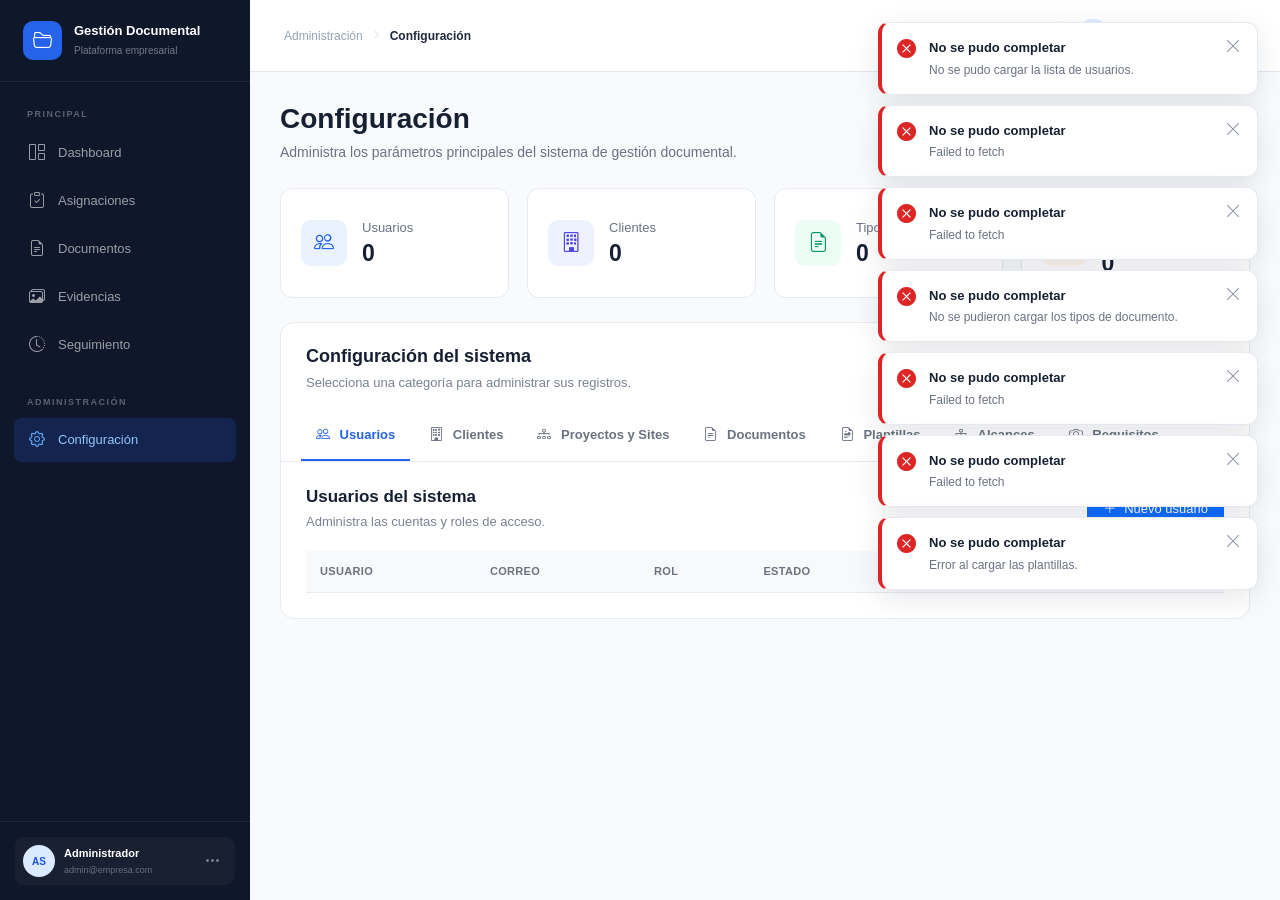
==== frontend/administrador/administracion.html @ 98993e87 "Primer commit: Estructura frontend y backend" ====
<!DOCTYPE html>
<html lang="es">
<head>
    <meta charset="UTF-8">
    <meta name="viewport" content="width=device-width, initial-scale=1.0">
    <title>Configuración | Gestión Documental</title>

    <link
        href="https://cdn.jsdelivr.net/npm/bootstrap@5.3.3/dist/css/bootstrap.min.css"
        rel="stylesheet"
    >

    <link
        rel="stylesheet"
        href="https://cdn.jsdelivr.net/npm/bootstrap-icons@1.11.3/font/bootstrap-icons.min.css"
    >

    <link rel="stylesheet" href="css/dashboard.css">
    <link rel="stylesheet" href="css/administracion.css">
</head>

<body>

<div class="app-layout">

    <div id="notificationContainer"
        class="notification-container"
        aria-live="polite"
        aria-relevant="additions">
    </div>

    <!-- SIDEBAR -->
    <aside class="sidebar" id="sidebar">

        <div class="sidebar-brand">
            <div class="sidebar-brand-icon">
                <i class="bi bi-folder2-open"></i>
            </div>

            <div>
                <strong>Gestión Documental</strong>
                <span>Plataforma empresarial</span>
            </div>
        </div>

        <nav class="sidebar-nav">

            <div class="nav-section-title">PRINCIPAL</div>

            <a href="dashboard.html" class="nav-item">
                <i class="bi bi-grid-1x2"></i>
                <span>Dashboard</span>
            </a>

            <a href="asignaciones.html" class="nav-item">
                <i class="bi bi-clipboard-check"></i>
                <span>Asignaciones</span>
            </a>

            <a href="documentos.html" class="nav-item">
                <i class="bi bi-file-earmark-text"></i>
                <span>Documentos</span>
            </a>

            <a href="evidencias.html" class="nav-item">
                <i class="bi bi-images"></i>
                <span>Evidencias</span>
            </a>

            <a href="seguimiento.html" class="nav-item">
                <i class="bi bi-clock-history"></i>
                <span>Seguimiento</span>
            </a>

            <div class="nav-section-title nav-section-space">
                ADMINISTRACIÓN
            </div>

            <a href="administracion.html" class="nav-item active">
                <i class="bi bi-gear"></i>
                <span>Configuración</span>
            </a>

        </nav>

        <div class="sidebar-footer">

            <div class="sidebar-user">

                <div class="user-avatar">
                    AS
                </div>

                <div class="user-info">
                    <strong>Administrador</strong>
                    <span>admin@empresa.com</span>
                </div>

                <button
                    type="button"
                    class="sidebar-user-menu"
                    title="Opciones"
                >
                    <i class="bi bi-three-dots"></i>
                </button>

            </div>

        </div>

    </aside>


    <!-- CONTENIDO PRINCIPAL -->
    <main class="main-content">

        <!-- TOPBAR -->
        <header class="topbar">

            <div class="topbar-left">

                <button
                    type="button"
                    class="mobile-menu-button"
                    id="mobileMenuButton"
                    aria-label="Abrir menú"
                >
                    <i class="bi bi-list"></i>
                </button>

                <div class="breadcrumb-area">
                    <span class="breadcrumb-section">Administración</span>
                    <i class="bi bi-chevron-right"></i>
                    <strong>Configuración</strong>
                </div>

            </div>


            <div class="topbar-right">

                <button
                    type="button"
                    class="topbar-button notification-button"
                    title="Notificaciones"
                >
                    <i class="bi bi-bell"></i>
                    <span class="notification-dot"></span>
                </button>

                <div class="topbar-divider"></div>

                <div class="topbar-user">

                    <div class="topbar-avatar">
                        AS
                    </div>

                    <div class="topbar-user-info">
                        <strong>Administrador</strong>
                        <span>Administrador del sistema</span>
                    </div>

                    <i class="bi bi-chevron-down topbar-chevron"></i>

                </div>

            </div>

        </header>


        <!-- OVERLAY MOBILE -->
        <div class="sidebar-overlay" id="sidebarOverlay"></div>


        <!-- PAGE -->
        <section class="admin-page">

            <div class="page-header">

                <div>
                    <h1>Configuración</h1>
                    <p>
                        Administra los parámetros principales del sistema de gestión documental.
                    </p>
                </div>

            </div>


            <!-- RESUMEN -->

            <div class="admin-summary">

                <div class="admin-summary-card">
                    <div class="admin-summary-icon users">
                        <i class="bi bi-people"></i>
                    </div>

                    <div>
                        <span>Usuarios</span>
                        <strong id="totalUsuarios">0</strong>
                    </div>
                </div>

                <div class="admin-summary-card">
                    <div class="admin-summary-icon clients">
                        <i class="bi bi-building"></i>
                    </div>

                    <div>
                        <span>Clientes</span>
                        <strong id="totalClientes">0</strong>
                    </div>
                </div>

                <div class="admin-summary-card">
                    <div class="admin-summary-icon documents">
                        <i class="bi bi-file-earmark-text"></i>
                    </div>

                    <div>
                        <span>Tipos de documento</span>
                        <strong id="totalTiposDocumento">0</strong>
                    </div>
                </div>

                <div class="admin-summary-card">
                    <div class="admin-summary-icon requirements">
                        <i class="bi bi-camera"></i>
                    </div>

                    <div>
                        <span>Requisitos fotográficos</span>
                        <strong id="totalRequisitos">0</strong>
                    </div>
                </div>

            </div>


            <!-- CONFIGURACIÓN -->

            <div class="configuration-card">

                <div class="configuration-header">

                    <div>
                        <h2>Configuración del sistema</h2>
                        <p>
                            Selecciona una categoría para administrar sus registros.
                        </p>
                    </div>

                </div>


                <!-- TABS -->

                <div class="configuration-tabs" role="tablist">

                    <button
                        type="button"
                        class="configuration-tab active"
                        data-tab="usuarios"
                    >
                        <i class="bi bi-people"></i>
                        Usuarios
                    </button>

                    <button
                        type="button"
                        class="configuration-tab"
                        data-tab="clientes"
                    >
                        <i class="bi bi-building"></i>
                        Clientes
                    </button>

                    <button
                        type="button"
                        class="configuration-tab"
                        data-tab="proyectos"
                    >
                        <i class="bi bi-diagram-3"></i>
                        Proyectos y Sites
                    </button>

                    <button
                        type="button"
                        class="configuration-tab"
                        data-tab="documentos"
                    >
                        <i class="bi bi-file-earmark-text"></i>
                        Documentos
                    </button>

                    <button
                        type="button"
                        class="configuration-tab"
                        data-tab="plantillas"
                    >
                        <i class="bi bi-file-earmark-richtext"></i>
                        Plantillas
                    </button>

                    <button
                        type="button"
                        class="configuration-tab"
                        data-tab="alcances"
                    >
                        <i class="bi bi-diagram-3"></i>
                        Alcances
                    </button>

                    <button
                        type="button"
                        class="configuration-tab"
                        data-tab="requisitos"
                    >
                        <i class="bi bi-camera"></i>
                        Requisitos
                    </button>

                </div>


                <!-- USUARIOS -->

                <div
                    class="configuration-panel active"
                    id="panel-usuarios"
                >

                    <div class="panel-toolbar">

                        <div>
                            <h3>Usuarios del sistema</h3>
                            <p>
                                Administra las cuentas y roles de acceso.
                            </p>
                        </div>

                        <button
                            type="button"
                            class="btn btn-primary"
                            id="btnNuevoUsuario"
                        >
                            <i class="bi bi-plus-lg"></i>
                            Nuevo usuario
                        </button>

                    </div>


                    <div class="table-responsive">

                        <table class="admin-table">

                            <thead>
                                <tr>
                                    <th>Usuario</th>
                                    <th>Correo</th>
                                    <th>Rol</th>
                                    <th>Estado</th>
                                    <th>Último acceso</th>
                                    <th></th>
                                </tr>
                            </thead>

                            <tbody id="usuariosTablaBody">

                                

                            </tbody>

                        </table>

                    </div>

                </div>


                <!-- CLIENTES -->

                <div
                    class="configuration-panel"
                    id="panel-clientes"
                >

                    <div class="panel-toolbar">

                        <div>
                            <h3>Clientes</h3>
                            <p>
                                Empresas para las que se ejecutan proyectos.
                            </p>
                        </div>

                        <button
                            type="button"
                            class="btn btn-primary"
                            id="btnNuevoCliente"
                        >
                            <i class="bi bi-plus-lg"></i>
                            Nuevo cliente
                        </button>

                    </div>

                    <div
                        class="entity-grid"
                        id="clientesGrid">
                    </div>

                </div>


                <!-- PROYECTOS Y SITES -->
                <div class="configuration-panel" id="panel-proyectos">

                    <div class="panel-toolbar">
                        <div>
                            <h3>Proyectos y Sites</h3>
                            <p>Organiza los proyectos y sites pertenecientes a cada cliente.</p>
                        </div>

                        <button type="button" class="btn btn-primary" id="btnNuevoProyecto">
                            <i class="bi bi-plus-lg"></i>
                            Nuevo proyecto
                        </button>
                    </div>


                    <div class="client-project-list" id="clientProjectList">

                    </div>

                </div>


                <!-- DOCUMENTOS -->

                <div
                    class="configuration-panel"
                    id="panel-documentos"
                >

                    <div class="panel-toolbar">

                        <div>
                            <h3>Tipos de documentos</h3>
                            <p>
                                Define los documentos utilizados en los proyectos.
                            </p>
                        </div>

                        <button
                            type="button"
                            class="btn btn-primary"
                            id="btnNuevoTipoDocumento"
                        >
                            <i class="bi bi-plus-lg"></i>
                            Nuevo tipo
                        </button>

                    </div>


                    <div class="config-list" id="listaTiposDocumento">

                    </div>

                </div>

                <!-- PLANTILLAS -->
                <div class="configuration-panel" id="panel-plantillas">

                    <div class="panel-toolbar">
                        <div>
                            <h3>Plantillas</h3>
                            <p>
                                Administra las versiones de las plantillas documentales.
                            </p>
                        </div>

                        <button
                            type="button"
                            class="btn btn-primary"
                            id="btnNuevaPlantilla"
                        >
                            <i class="bi bi-upload"></i>
                            Nueva plantilla
                        </button>
                    </div>

                    <!-- BUSCADOR Y FILTROS DE PLANTILLAS -->
                    <div class="template-list-toolbar">

                        <div class="template-search">
                            <i class="bi bi-search"></i>

                            <input
                                type="text"
                                class="form-control"
                                id="buscarPlantillas"
                                placeholder="Buscar por nombre de plantilla..."
                                aria-label="Buscar plantillas"
                            >
                        </div>

                        <button
                            type="button"
                            class="btn btn-light template-filter-button"
                            data-bs-toggle="collapse"
                            data-bs-target="#filtrosPlantillas"
                            aria-expanded="false"
                            aria-controls="filtrosPlantillas"
                            id="btnFiltrosPlantillas"
                        >
                            <i class="bi bi-sliders"></i>
                            Filtros
                        </button>

                    </div>

                    <!-- PANEL DE FILTROS -->
                    <div class="collapse" id="filtrosPlantillas">

                        <div class="template-filters">

                            <div>
                                <label
                                    for="filtroPlantillaTipoDocumento"
                                    class="form-label"
                                >
                                    Tipo de documento
                                </label>

                                <select
                                    class="form-select"
                                    id="filtroPlantillaTipoDocumento"
                                >
                                    <option value="">Todos los tipos</option>
                                </select>
                            </div>

                            <div>
                                <label
                                    for="filtroPlantillaEstado"
                                    class="form-label"
                                >
                                    Estado
                                </label>

                                <select
                                    class="form-select"
                                    id="filtroPlantillaEstado"
                                >
                                    <option value="">Todos los estados</option>
                                    <option value="true">Activas</option>
                                    <option value="false">Inactivas</option>
                                </select>
                            </div>

                            <div>
                                <label
                                    for="filtroPlantillaFechaDesde"
                                    class="form-label"
                                >
                                    Fecha desde
                                </label>

                                <input
                                    type="date"
                                    class="form-control"
                                    id="filtroPlantillaFechaDesde"
                                >
                            </div>

                            <div>
                                <label
                                    for="filtroPlantillaFechaHasta"
                                    class="form-label"
                                >
                                    Fecha hasta
                                </label>

                                <input
                                    type="date"
                                    class="form-control"
                                    id="filtroPlantillaFechaHasta"
                                >
                            </div>

                            <div class="template-filter-actions">
                                <button
                                    type="button"
                                    class="btn btn-light"
                                    id="btnLimpiarFiltrosPlantillas"
                                >
                                    <i class="bi bi-arrow-counterclockwise"></i>
                                    Limpiar filtros
                                </button>
                            </div>

                        </div>

                    </div>

                    <!-- LISTADO JERÁRQUICO -->
                    <div
                        id="listaPlantillas"
                        class="template-hierarchy"
                        aria-live="polite"
                    >
                        <div class="text-muted">
                            Cargando plantillas...
                        </div>
                    </div>

                </div>

                <!-- ALCANCES -->

                <div
                    class="configuration-panel"
                    id="panel-alcances"
                >

                    <div class="panel-toolbar">

                        <div>
                            <h3>Alcances</h3>
                            <p>
                                Define los trabajos que pueden formar parte de un subproyecto.
                            </p>
                        </div>

                        <button
                            type="button"
                            class="btn btn-primary"
                            id="btnNuevoAlcance"
                        >
                            <i class="bi bi-plus-lg"></i>
                            Nuevo alcance
                        </button>

                    </div>


                    <div 
                        class="installation-grid"
                        id="listaAlcances"
                    >

                    </div>

                </div>


                <!-- REQUISITOS -->

                <div
                    class="configuration-panel"
                    id="panel-requisitos"
                >

                    <div class="panel-toolbar">

                        <div>
                            <h3>Requisitos fotográficos</h3>
                            <p>
                                Define las evidencias que debe registrar el técnico.
                            </p>
                        </div>

                        <button 
                            type="button"
                            class="btn btn-primary"
                            id="btnNuevoRequisito"
                            >
                            <i class="bi bi-plus-lg"></i>
                            Nuevo requisito
                        </button>

                    </div>


                    <div class="requirement-list" id="listaRequisitos">

                    </div>

                </div>

            </div>

        </section>

    </main>

</div>


<!-- MODAL NUEVO USUARIO -->
<div
    class="modal fade"
    id="nuevoUsuarioModal"
    tabindex="-1"
    aria-hidden="true"
>

    <div class="modal-dialog modal-dialog-centered">

        <div class="modal-content">

            <div class="modal-header">

                <div>
                    <h5 class="modal-title">Nuevo usuario</h5>
                    <p>Registra un nuevo usuario del sistema.</p>
                </div>

                <button
                    type="button"
                    class="btn-close"
                    data-bs-dismiss="modal"
                    aria-label="Cerrar"
                ></button>

            </div>


            <div class="modal-body">

                <div class="row g-3">

                    <div class="col-md-6">
                        <label class="form-label">Nombre</label>
                        <input
                            type="text"
                            class="form-control"
                            id="usuarioNombre"
                            placeholder="Nombre"
                        >
                    </div>

                    <div class="col-md-6">
                        <label class="form-label">Apellido</label>
                        <input
                            type="text"
                            class="form-control"
                            id="usuarioApellido"
                            placeholder="Apellido"
                        >
                    </div>

                    <div class="col-12">
                        <label class="form-label">Correo electrónico</label>
                        <input
                            type="email"
                            class="form-control"
                            id="usuarioCorreo"
                            placeholder="usuario@empresa.com"
                        >
                    </div>

                    <div class="col-12">
                        <label class="form-label">Rol</label>

                        <select class="form-select" id="usuarioRol">

                            <option value="" selected disabled>
                                Seleccionar rol
                            </option>

                            <option value="administrador">Administrador</option>
                            <option value="tecnico">Técnico</option>
                            <option value="documentador">Documentador</option>

                        </select>

                    </div>

                    <div class="col-12">
                        <label class="form-label">Contraseña temporal</label>

                        <input
                            type="password"
                            class="form-control"
                            id="usuarioPassword"
                            placeholder="Contraseña"
                        >
                    </div>

                </div>

            </div>


            <div class="modal-footer">

                <button
                    type="button"
                    class="btn btn-light"
                    data-bs-dismiss="modal"
                >
                    Cancelar
                </button>

                <button
                    type="button"
                    class="btn btn-primary"
                    id="guardarUsuario"
                >
                    <i class="bi bi-check-lg"></i>
                    Guardar usuario
                </button>

            </div>

        </div>

    </div>

</div>

<!-- MODAL EDITAR USUARIO -->
<div
    class="modal fade"
    id="editarUsuarioModal"
    tabindex="-1"
    aria-hidden="true"
>

    <div class="modal-dialog modal-dialog-centered">

        <div class="modal-content">

            <div class="modal-header">

                <div>
                    <h5 class="modal-title">Editar usuario</h5>
                    <p>Actualiza los datos del usuario seleccionado.</p>
                </div>

                <button
                    type="button"
                    class="btn-close"
                    data-bs-dismiss="modal"
                    aria-label="Cerrar"
                ></button>

            </div>


            <div class="modal-body">

                <div class="row g-3">

                    <div class="col-md-6">
                        <label class="form-label">Nombre</label>

                        <input
                            type="text"
                            class="form-control"
                            id="editarUsuarioNombre"
                            placeholder="Nombre"
                        >
                    </div>


                    <div class="col-md-6">
                        <label class="form-label">Apellido</label>

                        <input
                            type="text"
                            class="form-control"
                            id="editarUsuarioApellido"
                            placeholder="Apellido"
                        >
                    </div>


                    <div class="col-12">
                        <label class="form-label">
                            Correo electrónico
                        </label>

                        <input
                            type="email"
                            class="form-control"
                            id="editarUsuarioCorreo"
                            placeholder="usuario@empresa.com"
                        >
                    </div>


                    <div class="col-12">
                        <label class="form-label">Rol</label>

                        <select
                            class="form-select"
                            id="editarUsuarioRol"
                        >

                            <option value="" disabled>
                                Seleccionar rol
                            </option>

                            <option value="administrador">
                                Administrador
                            </option>

                            <option value="tecnico">
                                Técnico
                            </option>

                            <option value="documentador">
                                Documentador
                            </option>

                        </select>

                    </div>


                    <div class="col-12">
                        <label class="form-label">Estado</label>

                        <select
                            class="form-select"
                            id="editarUsuarioEstado"
                        >

                            <option value="true">
                                Activo
                            </option>

                            <option value="false">
                                Inactivo
                            </option>

                        </select>

                    </div>

                    <div class="col-12">
                        <label class="form-label">Nueva contraseña</label>

                        <input
                            type="password"
                            class="form-control"
                            id="editarUsuarioPassword"
                            placeholder="Nueva contraseña (Opcional)"
                        >

                        <small class="text-muted">
                            Solo completa este campo si deseas cambiar la contraseña.
                        </small>
                    </div>

                </div>

            </div>


            <div class="modal-footer">

                <button
                    type="button"
                    class="btn btn-light"
                    data-bs-dismiss="modal"
                >
                    Cancelar
                </button>

                <button
                    type="button"
                    class="btn btn-primary"
                    id="actualizarUsuario"
                >
                    <i class="bi bi-check-lg"></i>
                    Guardar cambios
                </button>

            </div>

        </div>

    </div>

</div>

<!-- MODAL CONFIRMAR ELIMINACIÓN DE USUARIO -->
<div
    class="modal fade"
    id="eliminarUsuarioModal"
    tabindex="-1"
    aria-hidden="true"
>

    <div class="modal-dialog modal-dialog-centered">

        <div class="modal-content">

            <div class="modal-header">

                <div>
                    <h5 class="modal-title">Eliminar usuario</h5>
                    <p>Confirma la eliminación de la cuenta seleccionada.</p>
                </div>

                <button
                    type="button"
                    class="btn-close"
                    data-bs-dismiss="modal"
                    aria-label="Cerrar"
                ></button>

            </div>


            <div class="modal-body">

                <div class="delete-confirmation">

                    <div class="delete-confirmation-icon">
                        <i
                            class="bi bi-exclamation-triangle"
                            aria-hidden="true"
                        ></i>
                    </div>

                    <div>
                        <strong id="eliminarUsuarioNombre">
                            ¿Eliminar usuario?
                        </strong>

                        <p>
                            Esta acción eliminará la cuenta del sistema.
                            Verifica que sea el usuario correcto antes
                            de continuar.
                        </p>
                    </div>

                </div>

            </div>


            <div class="modal-footer">

                <button
                    type="button"
                    class="btn btn-light"
                    data-bs-dismiss="modal"
                >
                    Cancelar
                </button>

                <button
                    type="button"
                    class="btn btn-danger"
                    id="confirmarEliminarUsuario"
                >
                    <i class="bi bi-trash"></i>
                    Eliminar usuario
                </button>

            </div>

        </div>

    </div>

</div>

<!-- MODAL NUEVO CLIENTE -->
<div
    class="modal fade"
    id="nuevoClienteModal"
    tabindex="-1"
    aria-labelledby="nuevoClienteModalLabel"
    aria-hidden="true"
>
    <div class="modal-dialog modal-lg modal-dialog-centered">
        <div class="modal-content">

            <div class="modal-header">
                <h5
                    class="modal-title"
                    id="nuevoClienteModalLabel"
                >
                    Nuevo cliente
                </h5>

                <button
                    type="button"
                    class="btn-close"
                    data-bs-dismiss="modal"
                    aria-label="Cerrar"
                ></button>
            </div>

            <div class="modal-body">

                <div class="row g-3">

                    <div class="col-md-8">
                        <label
                            for="clienteNombre"
                            class="form-label"
                        >
                            Nombre del cliente
                        </label>

                        <input
                            type="text"
                            class="form-control"
                            id="clienteNombre"
                            placeholder="Ingrese el nombre del cliente"
                        >
                    </div>

                    <div class="col-md-4">
                        <label
                            for="clienteRuc"
                            class="form-label"
                        >
                            RUC
                        </label>

                        <input
                            type="text"
                            class="form-control"
                            id="clienteRuc"
                            placeholder="Ingrese el RUC"
                            inputmode="numeric"
                            maxlength="10"
                        >
                    </div>

                    <div class="col-md-6">
                        <label
                            for="clienteContacto"
                            class="form-label"
                        >
                            Contacto
                        </label>

                        <input
                            type="text"
                            class="form-control"
                            id="clienteContacto"
                            placeholder="Nombre del contacto"
                        >
                    </div>

                    <div class="col-md-6">
                        <label
                            for="clienteTelefono"
                            class="form-label"
                        >
                            Teléfono
                        </label>

                        <input
                            type="text"
                            class="form-control"
                            id="clienteTelefono"
                            placeholder="Número de teléfono"
                            inputmode="numeric"
                        >
                    </div>

                    <div class="col-md-8">
                        <label
                            for="clienteCorreo"
                            class="form-label"
                        >
                            Correo electrónico
                        </label>

                        <input
                            type="email"
                            class="form-control"
                            id="clienteCorreo"
                            placeholder="correo@empresa.com"
                        >
                    </div>

                    <div class="col-md-4">
                        <label
                            for="clienteEstado"
                            class="form-label"
                        >
                            Estado
                        </label>

                        <select
                            class="form-select"
                            id="clienteEstado"
                        >
                            <option value="activo" selected>
                                Activo
                            </option>

                            <option value="inactivo">
                                Inactivo
                            </option>
                        </select>
                    </div>

                </div>

            </div>

            <div class="modal-footer">

                <button
                    type="button"
                    class="btn btn-light"
                    data-bs-dismiss="modal"
                >
                    Cancelar
                </button>

                <button
                    type="button"
                    class="btn btn-primary"
                    id="btnGuardarCliente"
                >
                    <i class="bi bi-check-lg"></i>
                    Guardar cliente
                </button>

            </div>

        </div>
    </div>
</div>

<!-- MODAL VER CLIENTE -->
<div
    class="modal fade"
    id="verClienteModal"
    tabindex="-1"
    aria-labelledby="verClienteModalLabel"
    aria-hidden="true"
>
    <div class="modal-dialog modal-lg modal-dialog-centered">
        <div class="modal-content">

            <div class="modal-header">

                <h5
                    class="modal-title"
                    id="verClienteModalLabel"
                >
                    Información del cliente
                </h5>

                <button
                    type="button"
                    class="btn-close"
                    data-bs-dismiss="modal"
                    aria-label="Cerrar"
                ></button>

            </div>


            <div class="modal-body">

                <div class="row g-3">

                    <!-- NOMBRE -->

                    <div class="col-md-8">

                        <div class="client-detail">

                            <span class="client-detail-label">
                                Nombre del cliente
                            </span>

                            <strong
                                id="verClienteNombre"
                                class="client-detail-value"
                            >
                                -
                            </strong>

                        </div>

                    </div>


                    <!-- ESTADO -->

                    <div class="col-md-4">

                        <div class="client-detail">

                            <span class="client-detail-label">
                                Estado
                            </span>

                            <strong
                                id="verClienteEstado"
                                class="client-detail-value"
                            >
                                -
                            </strong>

                        </div>

                    </div>


                    <!-- RUC -->

                    <div class="col-md-6">

                        <div class="client-detail">

                            <span class="client-detail-label">
                                RUC
                            </span>

                            <span
                                id="verClienteRuc"
                                class="client-detail-value"
                            >
                                -
                            </span>

                        </div>

                    </div>


                    <!-- CONTACTO -->

                    <div class="col-md-6">

                        <div class="client-detail">

                            <span class="client-detail-label">
                                Contacto
                            </span>

                            <span
                                id="verClienteContacto"
                                class="client-detail-value"
                            >
                                -
                            </span>

                        </div>

                    </div>


                    <!-- TELÉFONO -->

                    <div class="col-md-6">

                        <div class="client-detail">

                            <span class="client-detail-label">
                                Teléfono
                            </span>

                            <span
                                id="verClienteTelefono"
                                class="client-detail-value"
                            >
                                -
                            </span>

                        </div>

                    </div>


                    <!-- CORREO -->

                    <div class="col-md-6">

                        <div class="client-detail">

                            <span class="client-detail-label">
                                Correo electrónico
                            </span>

                            <span
                                id="verClienteCorreo"
                                class="client-detail-value"
                            >
                                -
                            </span>

                        </div>

                    </div>

                </div>

            </div>


            <div class="modal-footer">

                <button
                    type="button"
                    class="btn btn-light"
                    data-bs-dismiss="modal"
                >
                    Cerrar
                </button>

            </div>

        </div>
    </div>
</div>

<!-- MODAL EDITAR CLIENTE -->
<div
    class="modal fade"
    id="editarClienteModal"
    tabindex="-1"
    aria-labelledby="editarClienteModalLabel"
    aria-hidden="true"
>
    <div class="modal-dialog modal-lg modal-dialog-centered">
        <div class="modal-content">

            <div class="modal-header">

                <h5
                    class="modal-title"
                    id="editarClienteModalLabel"
                >
                    Editar cliente
                </h5>

                <button
                    type="button"
                    class="btn-close"
                    data-bs-dismiss="modal"
                    aria-label="Cerrar"
                ></button>

            </div>


            <div class="modal-body">

                <div class="row g-3">

                    <!-- NOMBRE -->

                    <div class="col-md-8">

                        <label
                            for="editarClienteNombre"
                            class="form-label"
                        >
                            Nombre del cliente
                        </label>

                        <input
                            type="text"
                            class="form-control"
                            id="editarClienteNombre"
                            placeholder="Ingrese el nombre del cliente"
                        >

                    </div>


                    <!-- RUC -->

                    <div class="col-md-4">

                        <label
                            for="editarClienteRuc"
                            class="form-label"
                        >
                            RUC
                        </label>

                        <input
                            type="text"
                            class="form-control"
                            id="editarClienteRuc"
                            placeholder="Ingrese el RUC"
                            inputmode="numeric"
                            maxlength="10"
                        >

                    </div>


                    <!-- CONTACTO -->

                    <div class="col-md-6">

                        <label
                            for="editarClienteContacto"
                            class="form-label"
                        >
                            Contacto
                        </label>

                        <input
                            type="text"
                            class="form-control"
                            id="editarClienteContacto"
                            placeholder="Nombre del contacto"
                        >

                    </div>


                    <!-- TELÉFONO -->

                    <div class="col-md-6">

                        <label
                            for="editarClienteTelefono"
                            class="form-label"
                        >
                            Teléfono
                        </label>

                        <input
                            type="text"
                            class="form-control"
                            id="editarClienteTelefono"
                            placeholder="Número de teléfono"
                            inputmode="numeric"
                        >

                    </div>


                    <!-- CORREO -->

                    <div class="col-md-8">

                        <label
                            for="editarClienteCorreo"
                            class="form-label"
                        >
                            Correo electrónico
                        </label>

                        <input
                            type="email"
                            class="form-control"
                            id="editarClienteCorreo"
                            placeholder="correo@empresa.com"
                        >

                    </div>


                    <!-- ESTADO -->

                    <div class="col-md-4">

                        <label
                            for="editarClienteEstado"
                            class="form-label"
                        >
                            Estado
                        </label>

                        <select
                            class="form-select"
                            id="editarClienteEstado"
                        >

                            <option
                                value="activo"
                                selected
                            >
                                Activo
                            </option>

                            <option value="inactivo">
                                Inactivo
                            </option>

                        </select>

                    </div>

                </div>

            </div>


            <div class="modal-footer">

                <button
                    type="button"
                    class="btn btn-light"
                    data-bs-dismiss="modal"
                >
                    Cancelar
                </button>

                <button
                    type="button"
                    class="btn btn-primary"
                    id="btnActualizarCliente"
                >
                    <i class="bi bi-check-lg"></i>
                    Actualizar cliente
                </button>

            </div>

        </div>
    </div>
</div>

<!-- MODAL ELIMINAR CLIENTE -->
<div
    class="modal fade"
    id="eliminarClienteModal"
    tabindex="-1"
    aria-labelledby="eliminarClienteModalLabel"
    aria-hidden="true"
>
    <div class="modal-dialog modal-dialog-centered">
        <div class="modal-content">

            <div class="modal-header">

                <h5
                    class="modal-title"
                    id="eliminarClienteModalLabel"
                >
                    Eliminar cliente
                </h5>

                <button
                    type="button"
                    class="btn-close"
                    data-bs-dismiss="modal"
                    aria-label="Cerrar"
                ></button>

            </div>


            <div class="modal-body">

                <div class="text-center">

                    <div class="mb-3">
                        <i
                            class="bi bi-trash3"
                            style="font-size: 32px; color: #dc2626;"
                        ></i>
                    </div>

                    <p
                        class="mb-2"
                        style="font-size: 14px; font-weight: 600;"
                    >
                        ¿Deseas eliminar este cliente?
                    </p>

                    <p
                        id="eliminarClienteMensaje"
                        class="text-muted mb-0"
                        style="font-size: 13px;"
                    >
                        Esta acción eliminará el registro del cliente.
                    </p>

                </div>

            </div>


            <div class="modal-footer">

                <button
                    type="button"
                    class="btn btn-light"
                    data-bs-dismiss="modal"
                >
                    Cancelar
                </button>

                <button
                    type="button"
                    class="btn btn-danger"
                    id="btnConfirmarEliminarCliente"
                >
                    <i class="bi bi-trash3"></i>
                    Eliminar cliente
                </button>

            </div>

        </div>
    </div>
</div>

<!-- MODAL NUEVO PROYECTO -->
<div class="modal fade" id="nuevoProyectoModal" tabindex="-1" aria-hidden="true">

    <div class="modal-dialog modal-dialog-centered">

        <div class="modal-content">

            <div class="modal-header">

                <div>
                    <h5>Nuevo proyecto</h5>
                    <p>Registra un nuevo proyecto asociado a un cliente existente.</p>
                </div>

                <button
                    type="button"
                    class="btn-close"
                    data-bs-dismiss="modal"
                    aria-label="Cerrar">
                </button>

            </div>


            <div class="modal-body">

                <!-- CLIENTE -->

                <div class="mb-3">

                    <label class="form-label">
                        Cliente
                    </label>

                    <select
                        class="form-select"
                        id="proyectoCliente">

                        <option value="">
                            Seleccionar cliente
                        </option>

                    </select>

                    <div class="form-text">
                        El proyecto quedará asociado al cliente seleccionado.
                    </div>

                </div>


                <!-- PROYECTO -->

                <div class="mb-3">

                    <label class="form-label">
                        Nombre del proyecto
                    </label>

                    <input
                        type="text"
                        class="form-control"
                        id="proyectoNombre"
                        placeholder="Ej. SPACEX">

                </div>


                <!-- DESCRIPCIÓN -->

                <div class="mb-3">

                    <label class="form-label">
                        Descripción
                    </label>

                    <textarea
                        class="form-control"
                        id="proyectoDescripcion"
                        rows="3"
                        placeholder="Descripción del proyecto"></textarea>

                </div>


                <!-- ESTADO -->

                <div>

                    <label class="form-label">
                        Estado
                    </label>

                    <select
                        class="form-select"
                        id="proyectoEstado">

                        <option value="activo">
                            Activo
                        </option>

                        <option value="cerrado">
                            Cerrado
                        </option>

                    </select>

                </div>

            </div>


            <div class="modal-footer">

                <button
                    type="button"
                    class="btn btn-light"
                    data-bs-dismiss="modal">
                    Cancelar
                </button>

                <button
                    type="button"
                    class="btn btn-primary"
                    id="guardarProyecto">
                    <i class="bi bi-check-lg"></i>
                    Crear proyecto
                </button>

            </div>

        </div>

    </div>

</div>

<!-- MODAL EDITAR PROYECTO -->
<div class="modal fade" id="editarProyectoModal" tabindex="-1" aria-hidden="true">

    <div class="modal-dialog modal-dialog-centered">

        <div class="modal-content">

            <div class="modal-header">

                <div>
                    <h5>Editar proyecto</h5>
                    <p>Actualiza la información del proyecto seleccionado.</p>
                </div>

                <button
                    type="button"
                    class="btn-close"
                    data-bs-dismiss="modal"
                    aria-label="Cerrar">
                </button>

            </div>


            <div class="modal-body">

                <!-- CLIENTE -->

                <div class="mb-3">

                    <label class="form-label">
                        Cliente
                    </label>

                    <select
                        class="form-select"
                        id="editarProyectoCliente">

                        <option value="">
                            Seleccionar cliente
                        </option>

                    </select>

                </div>


                <!-- NOMBRE -->

                <div class="mb-3">

                    <label class="form-label">
                        Nombre del proyecto
                    </label>

                    <input
                        type="text"
                        class="form-control"
                        id="editarProyectoNombre"
                        placeholder="Ej. SPACEX">

                </div>


                <!-- DESCRIPCIÓN -->

                <div class="mb-3">

                    <label class="form-label">
                        Descripción
                    </label>

                    <textarea
                        class="form-control"
                        id="editarProyectoDescripcion"
                        rows="3"
                        placeholder="Descripción del proyecto"></textarea>

                </div>


                <!-- FECHAS -->

                <div class="row g-3 mb-3">

                    <div class="col-md-6">

                        <label class="form-label">
                            Fecha de inicio
                        </label>

                        <input
                            type="date"
                            class="form-control"
                            id="editarProyectoFechaInicio">

                    </div>


                    <div class="col-md-6">

                        <label class="form-label">
                            Fecha de fin
                        </label>

                        <input
                            type="date"
                            class="form-control"
                            id="editarProyectoFechaFin">

                    </div>

                </div>


                <!-- ESTADO -->

                <div>

                    <label class="form-label">
                        Estado
                    </label>

                    <select
                        class="form-select"
                        id="editarProyectoEstado">

                        <option value="activo">
                            Activo
                        </option>

                        <option value="cerrado">
                            Cerrado
                        </option>

                    </select>

                </div>

            </div>


            <div class="modal-footer">

                <button
                    type="button"
                    class="btn btn-light"
                    data-bs-dismiss="modal">

                    Cancelar

                </button>

                <button
                    type="button"
                    class="btn btn-primary"
                    id="actualizarProyecto">

                    <i class="bi bi-check-lg"></i>
                    Guardar cambios

                </button>

            </div>

        </div>

    </div>

</div>

<!-- MODAL ELIMINAR PROYECTO -->
<div
    class="modal fade"
    id="eliminarProyectoModal"
    tabindex="-1"
    aria-labelledby="eliminarProyectoModalLabel"
    aria-hidden="true"
>
    <div class="modal-dialog modal-dialog-centered">
        <div class="modal-content">

            <div class="modal-header">

                <h5
                    class="modal-title"
                    id="eliminarProyectoModalLabel"
                >
                    Eliminar proyecto
                </h5>

                <button
                    type="button"
                    class="btn-close"
                    data-bs-dismiss="modal"
                    aria-label="Cerrar"
                ></button>

            </div>


            <div class="modal-body">

                <div class="text-center">

                    <div class="mb-3">
                        <i
                            class="bi bi-trash3"
                            style="font-size: 32px; color: #dc2626;"
                        ></i>
                    </div>

                    <p
                        class="mb-2"
                        style="font-size: 14px; font-weight: 600;"
                    >
                        ¿Deseas eliminar este proyecto?
                    </p>

                    <p
                        id="eliminarProyectoMensaje"
                        class="text-muted mb-0"
                        style="font-size: 13px;"
                    >
                        Esta acción eliminará el registro del proyecto.
                    </p>

                </div>

            </div>


            <div class="modal-footer">

                <button
                    type="button"
                    class="btn btn-light"
                    data-bs-dismiss="modal"
                >
                    Cancelar
                </button>

                <button
                    type="button"
                    class="btn btn-danger"
                    id="btnConfirmarEliminarProyecto"
                >
                    <i class="bi bi-trash3"></i>
                    Eliminar proyecto
                </button>

            </div>

        </div>
    </div>
</div>

<!-- MODAL NUEVO SITE -->
<div class="modal fade" id="nuevoSiteModal" tabindex="-1" aria-hidden="true">

    <div class="modal-dialog modal-dialog-centered">

        <div class="modal-content">

            <div class="modal-header">

                <div>
                    <h5>Nuevo site</h5>
                    <p>Registra un site asociado a un proyecto existente.</p>
                </div>

                <button
                    type="button"
                    class="btn-close"
                    data-bs-dismiss="modal"
                    aria-label="Cerrar">
                </button>

            </div>


            <div class="modal-body">

                <!-- CLIENTE -->

                <div class="mb-3">

                    <label class="form-label">
                        Cliente
                    </label>

                    <select
                        class="form-select"
                        id="siteCliente">

                        <option value="">
                            Seleccionar cliente
                        </option>

                    </select>

                </div>


                <!-- PROYECTO -->

                <div class="mb-3">

                    <label class="form-label">
                        Proyecto
                    </label>

                    <select
                        class="form-select"
                        id="siteProyecto"
                        disabled>

                        <option value="">
                            Selecciona primero un cliente
                        </option>

                    </select>

                    <div class="form-text">
                        Solo se mostrarán proyectos asociados al cliente seleccionado.
                    </div>

                </div>


                <!-- NOMBRE DEL SITE -->

                <div class="mb-3">

                    <label class="form-label">
                        Código / nombre del site
                    </label>

                    <input
                        type="text"
                        class="form-control"
                        id="siteNombre"
                        placeholder="Ej. 012938_LM_Miraflores">

                </div>


                <!-- DIRECCIÓN -->

                <div class="mb-3">

                    <label class="form-label">
                        Dirección
                    </label>

                    <input
                        type="text"
                        class="form-control"
                        id="siteDireccion"
                        placeholder="Ej. Av. Larco 1234">

                </div>


                <!-- DEPARTAMENTO -->

                <div class="mb-3">

                    <label class="form-label">
                        Departamento
                    </label>

                    <input
                        type="text"
                        class="form-control"
                        id="siteDepartamento"
                        placeholder="Ej. Lima">

                </div>


                <!-- PROVINCIA -->

                <div class="mb-3">

                    <label class="form-label">
                        Provincia
                    </label>

                    <input
                        type="text"
                        class="form-control"
                        id="siteProvincia"
                        placeholder="Ej. Lima">

                </div>


                <!-- DISTRITO -->

                <div class="mb-3">

                    <label class="form-label">
                        Distrito
                    </label>

                    <input
                        type="text"
                        class="form-control"
                        id="siteDistrito"
                        placeholder="Ej. Miraflores">

                </div>


                <!-- ESTADO -->

                <div>

                    <label class="form-label">
                        Estado
                    </label>

                    <select
                        class="form-select"
                        id="siteEstado">

                        <option value="activo">
                            Activo
                        </option>

                        <option value="inactivo">
                            Inactivo
                        </option>

                    </select>

                </div>

            </div>


            <div class="modal-footer">

                <button
                    type="button"
                    class="btn btn-light"
                    data-bs-dismiss="modal">
                    Cancelar
                </button>

                <button
                    type="button"
                    class="btn btn-primary"
                    id="guardarSite">

                    <i class="bi bi-check-lg"></i>
                    Crear site

                </button>

            </div>

        </div>

    </div>

</div>

<!-- MODAL EDITAR SITE -->
<div class="modal fade" id="editarSiteModal" tabindex="-1" aria-hidden="true">
    <div class="modal-dialog modal-dialog-centered">
        <div class="modal-content">

            <div class="modal-header">
                <div>
                    <h5>Editar site</h5>
                    <p>Actualiza la información del site seleccionado.</p>
                </div>

                <button
                    type="button"
                    class="btn-close"
                    data-bs-dismiss="modal"
                    aria-label="Cerrar">
                </button>
            </div>

            <div class="modal-body">

                <div class="mb-3">
                    <label class="form-label">Cliente</label>

                    <select
                        class="form-select"
                        id="editarSiteCliente">
                        <option value="">
                            Seleccionar cliente
                        </option>
                    </select>
                </div>

                <div class="mb-3">
                    <label class="form-label">Proyecto</label>

                    <select
                        class="form-select"
                        id="editarSiteProyecto"
                        disabled>
                        <option value="">
                            Selecciona primero un cliente
                        </option>
                    </select>

                    <div class="form-text">
                        Solo se mostrarán proyectos asociados al cliente seleccionado.
                    </div>
                </div>

                <div class="mb-3">
                    <label class="form-label">
                        Código / nombre del site
                    </label>

                    <input
                        type="text"
                        class="form-control"
                        id="editarSiteNombre"
                        placeholder="Ej. 012938_LM_Miraflores">
                </div>

                <div class="mb-3">
                    <label class="form-label">
                        Dirección
                    </label>

                    <input
                        type="text"
                        class="form-control"
                        id="editarSiteDireccion"
                        placeholder="Ej. Av. Larco 1234">
                </div>

                <div class="mb-3">
                    <label class="form-label">
                        Departamento
                    </label>

                    <input
                        type="text"
                        class="form-control"
                        id="editarSiteDepartamento"
                        placeholder="Ej. Lima">
                </div>

                <div class="mb-3">
                    <label class="form-label">
                        Provincia
                    </label>

                    <input
                        type="text"
                        class="form-control"
                        id="editarSiteProvincia"
                        placeholder="Ej. Lima">
                </div>

                <div class="mb-3">
                    <label class="form-label">
                        Distrito
                    </label>

                    <input
                        type="text"
                        class="form-control"
                        id="editarSiteDistrito"
                        placeholder="Ej. Miraflores">
                </div>

                <div>
                    <label class="form-label">
                        Estado
                    </label>

                    <select
                        class="form-select"
                        id="editarSiteEstado">
                        <option value="true">
                            Activo
                        </option>

                        <option value="false">
                            Inactivo
                        </option>
                    </select>
                </div>

            </div>

            <div class="modal-footer">

                <button
                    type="button"
                    class="btn btn-light"
                    data-bs-dismiss="modal">
                    Cancelar
                </button>

                <button
                    type="button"
                    class="btn btn-primary"
                    id="actualizarSite">
                    <i class="bi bi-check-lg"></i>
                    Guardar cambios
                </button>

            </div>

        </div>
    </div>
</div>

<!-- MODAL ELIMINAR SITE -->
<div
    class="modal fade"
    id="eliminarSiteModal"
    tabindex="-1"
    aria-labelledby="eliminarSiteModalLabel"
    aria-hidden="true"
>
    <div class="modal-dialog modal-dialog-centered">
        <div class="modal-content">

            <div class="modal-header">
                <h5
                    class="modal-title"
                    id="eliminarSiteModalLabel"
                >
                    Eliminar site
                </h5>

                <button
                    type="button"
                    class="btn-close"
                    data-bs-dismiss="modal"
                    aria-label="Cerrar"
                ></button>
            </div>

            <div class="modal-body">
                <div class="text-center">

                    <div class="mb-3">
                        <i
                            class="bi bi-trash3"
                            style="font-size: 32px; color: #dc2626;"
                        ></i>
                    </div>

                    <p
                        class="mb-2"
                        style="font-size: 14px; font-weight: 600;"
                    >
                        ¿Deseas eliminar este site?
                    </p>

                    <p
                        id="eliminarSiteMensaje"
                        class="text-muted mb-0"
                        style="font-size: 13px;"
                    >
                        Esta acción eliminará el registro del site.
                    </p>

                </div>
            </div>

            <div class="modal-footer">
                <button
                    type="button"
                    class="btn btn-light"
                    data-bs-dismiss="modal"
                >
                    Cancelar
                </button>

                <button
                    type="button"
                    class="btn btn-danger"
                    id="btnConfirmarEliminarSite"
                >
                    <i class="bi bi-trash3"></i>
                    Eliminar site
                </button>
            </div>

        </div>
    </div>
</div>

<!-- MODAL NUEVO SUBPROYECTO -->
<div class="modal fade" id="nuevoSubproyectoModal" tabindex="-1" aria-hidden="true">

    <div class="modal-dialog modal-lg modal-dialog-centered">

        <div class="modal-content">

            <div class="modal-header">

                <div>
                    <h5>Nuevo subproyecto</h5>
                    <p>Define los alcances y el flujo documental del subproyecto.</p>
                </div>

                <button type="button"
                        class="btn-close"
                        data-bs-dismiss="modal"
                        aria-label="Cerrar">
                </button>

            </div>


            <div class="modal-body">

                <!-- CONTEXTO -->

                <div class="subproject-context">

                    <div>
                        <span>Cliente</span>
                        <strong id="subproyectoCliente">-</strong>
                    </div>

                    <div>
                        <span>Proyecto</span>
                        <strong id="subproyectoProyecto">-</strong>
                    </div>

                    <div>
                        <span>Site</span>
                        <strong id="subproyectoSite">-</strong>
                    </div>

                </div>


                <!-- NOMBRE -->

                <div class="mb-4">

                    <label class="form-label">
                        Nombre del subproyecto
                    </label>

                    <input type="text"
                           class="form-control"
                           id="subproyectoNombre"
                           placeholder="Ej. Ampliación DWDM"
                           maxlength="200"
                           required>

                </div>


                <!-- ALCANCES -->

                <div class="subproject-config-section">

                    <div class="subproject-section-header">

                        <div>
                            <h6>Alcances</h6>
                            <p>
                                Selecciona los trabajos que forman parte del subproyecto.
                            </p>
                        </div>

                    </div>


                    <div class="scope-selection" id="subproyectoAlcances">
                        
                    </div>

                </div>

            </div>

            <div class="modal-footer">

                <button
                    type="button"
                    class="btn btn-light"
                    data-bs-dismiss="modal"
                >
                    Cancelar
                </button>

                <button
                    type="button"
                    class="btn btn-primary"
                    id="guardarSubproyecto"
                >
                    <i class="bi bi-check-lg"></i>
                    Crear subproyecto
                </button>

            </div>

        </div>

    </div>

</div>

<!-- MODAL EDITAR SUBPROYECTO -->
<div
    class="modal fade"
    id="editarSubproyectoModal"
    tabindex="-1"
    aria-labelledby="editarSubproyectoModalLabel"
    aria-hidden="true"
>
    <div class="modal-dialog modal-lg modal-dialog-centered">

        <div class="modal-content">

            <div class="modal-header">

                <h5
                    class="modal-title"
                    id="editarSubproyectoModalLabel"
                >
                    Editar subproyecto
                </h5>

                <button
                    type="button"
                    class="btn-close"
                    data-bs-dismiss="modal"
                    aria-label="Cerrar"
                ></button>

            </div>

            <div class="modal-body">

                <div class="mb-3">

                    <label
                        for="editarSubproyectoNombre"
                        class="form-label"
                    >
                        Nombre del subproyecto
                    </label>

                    <input
                        type="text"
                        class="form-control"
                        id="editarSubproyectoNombre"
                        placeholder="Ej. Ampliación DWDM"
                        maxlength="200"
                        required
                    >

                </div>

                <div class="subproject-config-section">

                    <div class="subproject-section-header">

                        <div>
                            <h6>Alcances</h6>
                            <p>
                                Selecciona los trabajos que forman parte
                                del subproyecto.
                            </p>
                        </div>

                    </div>

                    <div
                        class="scope-selection"
                        id="editarSubproyectoAlcances"
                    ></div>

                </div>

                <div class="mb-3 mt-4">

                    <label
                        for="editarSubproyectoEstado"
                        class="form-label"
                    >
                        Estado
                    </label>

                    <select
                        class="form-select"
                        id="editarSubproyectoEstado"
                    >
                        <option value="true">
                            Activo
                        </option>

                        <option value="false">
                            Inactivo
                        </option>
                    </select>

                </div>

            </div>

            <div class="modal-footer">

                <button
                    type="button"
                    class="btn btn-light"
                    data-bs-dismiss="modal"
                >
                    Cancelar
                </button>

                <button
                    type="button"
                    class="btn btn-primary"
                    id="guardarEdicionSubproyecto"
                >
                    <i class="bi bi-check-lg"></i>
                    Guardar cambios
                </button>

            </div>

        </div>

    </div>
</div>

<!-- MODAL ELIMINAR SUBPROYECTO -->
<div
    class="modal fade"
    id="eliminarSubproyectoModal"
    tabindex="-1"
    aria-labelledby="eliminarSubproyectoModalLabel"
    aria-hidden="true"
>
    <div class="modal-dialog modal-dialog-centered">

        <div class="modal-content">

            <div class="modal-header">

                <h5
                    class="modal-title"
                    id="eliminarSubproyectoModalLabel"
                >
                    Eliminar subproyecto
                </h5>

                <button
                    type="button"
                    class="btn-close"
                    data-bs-dismiss="modal"
                    aria-label="Cerrar"
                ></button>

            </div>

            <div class="modal-body">

                <div class="text-center">

                    <div class="mb-3">
                        <i
                            class="bi bi-trash3"
                            style="font-size: 32px; color: #dc2626;"
                        ></i>
                    </div>

                    <p
                        class="mb-2"
                        style="font-size: 14px; font-weight: 600;"
                    >
                        ¿Deseas eliminar este subproyecto?
                    </p>

                    <p
                        id="eliminarSubproyectoMensaje"
                        class="text-muted mb-0"
                        style="font-size: 13px;"
                    >
                        Esta acción eliminará el registro del subproyecto.
                    </p>

                </div>

            </div>

            <div class="modal-footer">

                <button
                    type="button"
                    class="btn btn-light"
                    data-bs-dismiss="modal"
                >
                    Cancelar
                </button>

                <button
                    type="button"
                    class="btn btn-danger"
                    id="btnConfirmarEliminarSubproyecto"
                >
                    <i class="bi bi-trash3"></i>
                    Eliminar subproyecto
                </button>

            </div>

        </div>

    </div>
</div>

<!-- MODAL NUEVO TIPO DE DOCUMENTO -->
<div
    class="modal fade"
    id="nuevoTipoDocumentoModal"
    tabindex="-1"
    aria-labelledby="nuevoTipoDocumentoModalLabel"
    aria-hidden="true"
>
    <div class="modal-dialog modal-dialog-centered">

        <div class="modal-content">

            <div class="modal-header">

                <h5
                    class="modal-title"
                    id="nuevoTipoDocumentoModalLabel"
                >
                    Nuevo tipo de documento
                </h5>

                <button
                    type="button"
                    class="btn-close"
                    data-bs-dismiss="modal"
                    aria-label="Cerrar"
                ></button>

            </div>

            <div class="modal-body">

                <div class="mb-3">

                    <label
                        for="tipoDocumentoNombre"
                        class="form-label"
                    >
                        Nombre
                    </label>

                    <input
                        type="text"
                        class="form-control"
                        id="tipoDocumentoNombre"
                        placeholder="Ej. TSS"
                    >

                </div>

                <div class="mb-3">

                    <label
                        for="tipoDocumentoDescripcion"
                        class="form-label"
                    >
                        Descripción
                    </label>

                    <textarea
                        class="form-control"
                        id="tipoDocumentoDescripcion"
                        rows="3"
                        placeholder="Describe el tipo de documento"
                    ></textarea>

                </div>

            </div>

            <div class="modal-footer">

                <button
                    type="button"
                    class="btn btn-light"
                    data-bs-dismiss="modal"
                >
                    Cancelar
                </button>

                <button
                    type="button"
                    class="btn btn-primary"
                    id="guardarTipoDocumento"
                >
                    <i class="bi bi-check-lg"></i>
                    Crear tipo
                </button>

            </div>

        </div>

    </div>
</div>

<!-- MODAL EDITAR TIPO DE DOCUMENTO -->
<div
    class="modal fade"
    id="editarTipoDocumentoModal"
    tabindex="-1"
    aria-labelledby="editarTipoDocumentoModalLabel"
    aria-hidden="true"
>
    <div class="modal-dialog modal-dialog-centered">

        <div class="modal-content">

            <div class="modal-header">

                <h5
                    class="modal-title"
                    id="editarTipoDocumentoModalLabel"
                >
                    Editar tipo de documento
                </h5>

                <button
                    type="button"
                    class="btn-close"
                    data-bs-dismiss="modal"
                    aria-label="Cerrar"
                ></button>

            </div>

            <div class="modal-body">

                <div class="mb-3">

                    <label
                        for="editarTipoDocumentoNombre"
                        class="form-label"
                    >
                        Nombre
                    </label>

                    <input
                        type="text"
                        class="form-control"
                        id="editarTipoDocumentoNombre"
                        placeholder="Ej. TSS"
                    >

                </div>

                <div class="mb-3">

                    <label
                        for="editarTipoDocumentoDescripcion"
                        class="form-label"
                    >
                        Descripción
                    </label>

                    <textarea
                        class="form-control"
                        id="editarTipoDocumentoDescripcion"
                        rows="3"
                        placeholder="Describe el tipo de documento"
                    ></textarea>

                </div>

                <div class="mb-3">

                    <label
                        for="editarTipoDocumentoEstado"
                        class="form-label"
                    >
                        Estado
                    </label>

                    <select
                        class="form-select"
                        id="editarTipoDocumentoEstado"
                    >
                        <option value="true">
                            Activo
                        </option>

                        <option value="false">
                            Inactivo
                        </option>
                    </select>

                </div>

            </div>

            <div class="modal-footer">

                <button
                    type="button"
                    class="btn btn-light"
                    data-bs-dismiss="modal"
                >
                    Cancelar
                </button>

                <button
                    type="button"
                    class="btn btn-primary"
                    id="actualizarTipoDocumento"
                >
                    <i class="bi bi-check-lg"></i>
                    Guardar cambios
                </button>

            </div>

        </div>

    </div>
</div>

<!-- MODAL ELIMINAR TIPO DE DOCUMENTO -->
<div
    class="modal fade"
    id="eliminarTipoDocumentoModal"
    tabindex="-1"
    aria-labelledby="eliminarTipoDocumentoModalLabel"
    aria-hidden="true"
>
    <div class="modal-dialog modal-dialog-centered">
        <div class="modal-content">

            <div class="modal-header">

                <h5
                    class="modal-title"
                    id="eliminarTipoDocumentoModalLabel"
                >
                    Eliminar tipo de documento
                </h5>

                <button
                    type="button"
                    class="btn-close"
                    data-bs-dismiss="modal"
                    aria-label="Cerrar"
                ></button>

            </div>


            <div class="modal-body">

                <div class="text-center">

                    <div class="mb-3">
                        <i
                            class="bi bi-trash3"
                            style="font-size: 32px; color: #dc2626;"
                        ></i>
                    </div>

                    <p
                        class="mb-2"
                        style="font-size: 14px; font-weight: 600;"
                    >
                        ¿Deseas eliminar este tipo de documento?
                    </p>

                    <p
                        id="eliminarTipoDocumentoMensaje"
                        class="text-muted mb-0"
                        style="font-size: 13px;"
                    >
                        Esta acción eliminará el registro del tipo de documento.
                    </p>

                </div>

            </div>


            <div class="modal-footer">

                <button
                    type="button"
                    class="btn btn-light"
                    data-bs-dismiss="modal"
                >
                    Cancelar
                </button>

                <button
                    type="button"
                    class="btn btn-danger"
                    id="btnConfirmarEliminarTipoDocumento"
                >
                    <i class="bi bi-trash3"></i>
                    Eliminar tipo
                </button>

            </div>

        </div>
    </div>
</div>


<!-- MODAL NUEVA PLANTILLA -->
<div
    class="modal fade"
    id="nuevaPlantillaModal"
    tabindex="-1"
    aria-labelledby="nuevaPlantillaModalLabel"
    aria-hidden="true"
>
    <div class="modal-dialog modal-lg modal-dialog-centered">
        <div class="modal-content">

            <div class="modal-header">
                <h5
                    class="modal-title"
                    id="nuevaPlantillaModalLabel"
                >
                    Nueva plantilla
                </h5>

                <button
                    type="button"
                    class="btn-close"
                    data-bs-dismiss="modal"
                    aria-label="Cerrar"
                ></button>
            </div>

            <div class="modal-body">

                <div class="row g-3">

                    <div class="col-md-6">
                        <label
                            for="plantillaCliente"
                            class="form-label"
                        >
                            Cliente
                        </label>

                        <select
                            class="form-select"
                            id="plantillaCliente"
                        >
                            <option value="" selected>
                                Seleccione un cliente
                            </option>
                        </select>
                    </div>

                    <div class="col-md-6">
                        <label
                            for="plantillaTipoDocumento"
                            class="form-label"
                        >
                            Tipo de documento
                        </label>

                        <select
                            class="form-select"
                            id="plantillaTipoDocumento"
                            required
                        >
                            <option value="" selected disabled>
                                Seleccione un tipo de documento
                            </option>
                        </select>
                    </div>

                    <div class="col-md-6">
                        <label
                            for="plantillaNombre"
                            class="form-label"
                        >
                            Nombre de la plantilla
                        </label>

                        <input
                            type="text"
                            class="form-control"
                            id="plantillaNombre"
                            placeholder="Ingrese el nombre de la plantilla"
                            required
                        >
                    </div>

                    <div class="col-12">
                        <label
                            for="plantillaDescripcion"
                            class="form-label"
                        >
                            Descripción
                        </label>

                        <textarea
                            class="form-control"
                            id="plantillaDescripcion"
                            rows="3"
                            placeholder="Describa brevemente la plantilla"
                        ></textarea>
                    </div>

                    <div class="col-12">

                        <div class="subproject-config-section">

                            <div class="subproject-section-header">
                                <div>
                                    <h6>Alcances</h6>
                                    <p>
                                        Selecciona uno o varios alcances asociados a la plantilla.
                                    </p>
                                </div>
                            </div>

                            <div
                                class="scope-selection"
                                id="plantillaAlcancesContainer"
                            >
                                <div class="text-muted">
                                    Cargando alcances...
                                </div>
                            </div>

                        </div>

                    </div>

                    <div class="col-12">
                        <label
                            for="plantillaArchivo"
                            class="form-label"
                        >
                            Archivo de plantilla
                        </label>

                        <input
                            type="file"
                            class="form-control"
                            id="plantillaArchivo"
                            accept=".doc,.docx,.xls,.xlsx,.pdf,.ppt,.pptx,.odt,.ods"
                            required
                        >
                    </div>

                </div>

            </div>

            <div class="modal-footer">

                <button
                    type="button"
                    class="btn btn-light"
                    data-bs-dismiss="modal"
                >
                    Cancelar
                </button>

                <button
                    type="button"
                    class="btn btn-primary"
                    id="btnGuardarPlantilla"
                >
                    <i class="bi bi-check-lg"></i>
                    Guardar plantilla
                </button>

            </div>

        </div>
    </div>
</div>



<!-- MODAL: HISTORIAL DE VERSIONES DE PLANTILLAS -->
<div
    class="modal fade"
    id="historialPlantillasModal"
    tabindex="-1"
    aria-labelledby="tituloHistorialPlantillas"
    aria-hidden="true"
>
    <div class="modal-dialog modal-lg modal-dialog-scrollable">
        <div class="modal-content">

            <div class="modal-header">
                <div class="template-history-heading">
                    <div class="template-history-heading-icon">
                        <i class="bi bi-clock-history"></i>
                    </div>

                    <div>
                        <h5
                            class="modal-title"
                            id="tituloHistorialPlantillas"
                        >
                            Historial de versiones
                        </h5>

                        <p>
                            Consulta y descarga las versiones registradas
                            de esta plantilla.
                        </p>
                    </div>
                </div>

                <button
                    type="button"
                    class="btn-close"
                    data-bs-dismiss="modal"
                    aria-label="Cerrar"
                ></button>
            </div>

            <div
                class="modal-body"
                id="contenidoHistorialPlantillas"
            >
                <div class="text-muted text-center py-4">
                    Selecciona una plantilla para consultar sus versiones.
                </div>
            </div>

            <div class="modal-footer">
                <button
                    type="button"
                    class="btn btn-light"
                    data-bs-dismiss="modal"
                >
                    Cerrar
                </button>
            </div>

        </div>
    </div>
</div>


<!-- MODAL SUBIR NUEVA VERSION DE PLANTILLA -->
<div
    class="modal fade"
    id="subirVersionPlantillaModal"
    tabindex="-1"
    aria-labelledby="tituloSubirVersionPlantilla"
    aria-hidden="true"
>
    <div class="modal-dialog modal-dialog-centered">
        <div class="modal-content">

            <div class="modal-header">
                <div>
                    <h5
                        class="modal-title"
                        id="tituloSubirVersionPlantilla"
                    >
                        Subir nueva versión
                    </h5>

                    <p class="text-muted mb-0 small">
                        Actualiza el archivo sin perder las versiones anteriores.
                    </p>
                </div>

                <button
                    type="button"
                    class="btn-close"
                    data-bs-dismiss="modal"
                    aria-label="Cerrar"
                ></button>
            </div>

            <div class="modal-body">

                <input
                    type="hidden"
                    id="subirVersionPlantillaId"
                >

                <div class="mb-3">
                    <label
                        for="subirVersionPlantillaArchivo"
                        class="form-label"
                    >
                        Archivo de la nueva versión
                    </label>

                    <input
                        type="file"
                        class="form-control"
                        id="subirVersionPlantillaArchivo"
                        required
                    >

                    <div class="form-text">
                        Selecciona el archivo que reemplazará al vigente.
                    </div>
                </div>

                <div class="mb-3">
                    <label
                        for="subirVersionPlantillaMotivo"
                        class="form-label"
                    >
                        Motivo de la actualización
                    </label>

                    <textarea
                        class="form-control"
                        id="subirVersionPlantillaMotivo"
                        rows="3"
                        placeholder="Describe por qué se actualiza la plantilla"
                        required
                    ></textarea>
                </div>

            </div>

            <div class="modal-footer">

                <button
                    type="button"
                    class="btn btn-light"
                    data-bs-dismiss="modal"
                >
                    Cancelar
                </button>

                <button
                    type="button"
                    class="btn btn-primary"
                    id="btnConfirmarSubirVersionPlantilla"
                >
                    <i class="bi bi-check-lg"></i>
                    Subir versión
                </button>

            </div>

        </div>
    </div>
</div>


<!-- MODAL RESTAURAR VERSIÓN -->
<div
    class="modal fade"
    id="restaurarVersionPlantillaModal"
    tabindex="-1"
    aria-labelledby="tituloRestaurarVersionPlantilla"
    aria-hidden="true"
>
    <div class="modal-dialog modal-dialog-centered">
        <div class="modal-content">

            <div class="modal-header">
                <div>
                    <h5
                        class="modal-title"
                        id="tituloRestaurarVersionPlantilla"
                    >
                        Restaurar versión
                    </h5>

                    <p>
                        Se creará una nueva versión a partir del archivo seleccionado.
                    </p>
                </div>

                <button
                    type="button"
                    class="btn-close"
                    data-bs-dismiss="modal"
                    aria-label="Cerrar"
                ></button>
            </div>

            <div class="modal-body">

                <input
                    type="hidden"
                    id="restaurarVersionPlantillaId"
                >

                <input
                    type="hidden"
                    id="restaurarVersionId"
                >

                <div class="mb-3">
                    <label
                        for="restaurarVersionMotivo"
                        class="form-label"
                    >
                        Motivo de la restauración
                    </label>

                    <textarea
                        class="form-control"
                        id="restaurarVersionMotivo"
                        rows="3"
                        placeholder="Ingrese el motivo de la restauración"
                        required
                    ></textarea>
                </div>

            </div>

            <div class="modal-footer">

                <button
                    type="button"
                    class="btn btn-light"
                    id="btnCancelarRestaurarVersion"
                >
                    Cancelar
                </button>

                <button
                    type="button"
                    class="btn btn-primary"
                    id="btnConfirmarRestaurarVersion"
                >
                    <i class="bi bi-check-lg"></i>
                    Restaurar versión
                </button>

            </div>

        </div>
    </div>
</div>


<!-- MODAL EDITAR PLANTILLA -->
<div
    class="modal fade"
    id="editarPlantillaModal"
    tabindex="-1"
    aria-labelledby="editarPlantillaModalLabel"
    aria-hidden="true"
>
    <div class="modal-dialog modal-lg modal-dialog-centered">
        <div class="modal-content">

            <div class="modal-header">
                <h5
                    class="modal-title"
                    id="editarPlantillaModalLabel"
                >
                    Editar plantilla
                </h5>

                <button
                    type="button"
                    class="btn-close"
                    data-bs-dismiss="modal"
                    aria-label="Cerrar"
                ></button>
            </div>

            <div class="modal-body">

                <input
                    type="hidden"
                    id="editarPlantillaId"
                >

                <div class="row g-3">

                    <div class="col-md-6">
                        <label
                            for="editarPlantillaCliente"
                            class="form-label"
                        >
                            Cliente
                        </label>

                        <select
                            class="form-select"
                            id="editarPlantillaCliente"
                            required
                        >
                            <option value="">
                                Seleccione un cliente
                            </option>
                        </select>
                    </div>

                    <div class="col-md-6">
                        <label
                            for="editarPlantillaTipoDocumento"
                            class="form-label"
                        >
                            Tipo de documento
                        </label>

                        <select
                            class="form-select"
                            id="editarPlantillaTipoDocumento"
                            required
                        >
                            <option value="">
                                Seleccione un tipo de documento
                            </option>
                        </select>
                    </div>

                    <div class="col-md-6">
                        <label
                            for="editarPlantillaNombre"
                            class="form-label"
                        >
                            Nombre de la plantilla
                        </label>

                        <input
                            type="text"
                            class="form-control"
                            id="editarPlantillaNombre"
                            maxlength="200"
                            placeholder="Ingrese el nombre de la plantilla"
                            required
                        >
                    </div>

                    <div class="col-12">
                        <label
                            for="editarPlantillaDescripcion"
                            class="form-label"
                        >
                            Descripción
                        </label>

                        <textarea
                            class="form-control"
                            id="editarPlantillaDescripcion"
                            rows="3"
                            placeholder="Describa brevemente la plantilla"
                        ></textarea>
                    </div>

                    <div class="col-12">
                        <div class="subproject-config-section">

                            <div class="subproject-section-header">
                                <div>
                                    <h6>Alcances</h6>
                                    <p>
                                        Selecciona uno o varios alcances asociados a la plantilla.
                                    </p>
                                </div>
                            </div>

                            <div
                                class="scope-selection"
                                id="editarPlantillaAlcancesContainer"
                            >
                                <div class="text-muted">
                                    Cargando alcances...
                                </div>
                            </div>

                        </div>
                    </div>

                    <div class="col-md-4">
                        <label for="editarPlantillaEstado" class="form-label">Estado</label>
                        <select class="form-select" id="editarPlantillaEstado" required>
                            <option value="true">Activa</option>
                            <option value="false">Inactiva</option>
                        </select>
                    </div>

                    <div class="col-12">
                        <div class="form-text">
                            La edición no modifica el archivo actual ni el historial de versiones.
                            Para actualizar el archivo, utiliza la opción de subir nueva versión.
                        </div>
                    </div>

                </div>

            </div>

            <div class="modal-footer">

                <button
                    type="button"
                    class="btn btn-light"
                    data-bs-dismiss="modal"
                >
                    Cancelar
                </button>

                <button
                    type="button"
                    class="btn btn-primary"
                    id="btnGuardarEdicionPlantilla"
                >
                    <i class="bi bi-check-lg"></i>
                    Guardar cambios
                </button>

            </div>

        </div>
    </div>
</div>


<!-- MODAL ELIMINAR VERSIÓN DE PLANTILLA -->
<div
    class="modal fade"
    id="eliminarVersionPlantillaModal"
    tabindex="-1"
    aria-labelledby="eliminarVersionPlantillaModalLabel"
    aria-hidden="true"
>
    <div class="modal-dialog modal-dialog-centered">
        <div class="modal-content">

            <div class="modal-header">

                <h5
                    class="modal-title"
                    id="eliminarVersionPlantillaModalLabel"
                >
                    Eliminar versión
                </h5>

                <button
                    type="button"
                    class="btn-close"
                    data-bs-dismiss="modal"
                    aria-label="Cerrar"
                ></button>

            </div>

            <div class="modal-body">

                <input
                    type="hidden"
                    id="eliminarVersionPlantillaId"
                >

                <input
                    type="hidden"
                    id="eliminarVersionId"
                >

                <div class="text-center">

                    <div class="mb-3">
                        <i
                            class="bi bi-trash3"
                            style="font-size: 32px; color: #dc2626;"
                        ></i>
                    </div>

                    <p
                        class="mb-2"
                        style="font-size: 14px; font-weight: 600;"
                    >
                        ¿Deseas eliminar esta versión?
                    </p>

                    <p
                        id="eliminarVersionPlantillaMensaje"
                        class="text-muted mb-0"
                        style="font-size: 13px;"
                    >
                        Esta acción eliminará el registro de la versión y su archivo asociado, si corresponde.
                    </p>

                </div>

            </div>

            <div class="modal-footer">

                <button
                    type="button"
                    class="btn btn-light"
                    data-bs-dismiss="modal"
                >
                    Cancelar
                </button>

                <button
                    type="button"
                    class="btn btn-danger"
                    id="btnConfirmarEliminarVersion"
                >
                    <i class="bi bi-trash3"></i>
                    Eliminar versión
                </button>

            </div>

        </div>
    </div>
</div>

<!-- MODAL NUEVO ALCANCE -->
<div
    class="modal fade"
    id="nuevoAlcanceModal"
    tabindex="-1"
    aria-labelledby="nuevoAlcanceModalLabel"
    aria-hidden="true"
>
    <div class="modal-dialog modal-lg modal-dialog-centered">
        <div class="modal-content">

            <div class="modal-header">
                <h5
                    class="modal-title"
                    id="nuevoAlcanceModalLabel"
                >
                    Nuevo alcance
                </h5>

                <button
                    type="button"
                    class="btn-close"
                    data-bs-dismiss="modal"
                    aria-label="Cerrar"
                ></button>
            </div>

            <div class="modal-body">

                <div class="row g-3">

                    <div class="col-12">
                        <label
                            for="alcanceNombre"
                            class="form-label"
                        >
                            Nombre del alcance
                        </label>

                        <input
                            type="text"
                            class="form-control"
                            id="alcanceNombre"
                            maxlength="150"
                            placeholder="Ej. Instalación de gabinete"
                        >
                    </div>

                    <div class="col-12">
                        <label
                            for="alcanceDescripcion"
                            class="form-label"
                        >
                            Descripción
                        </label>

                        <textarea
                            class="form-control"
                            id="alcanceDescripcion"
                            rows="3"
                            placeholder="Describa los trabajos que comprende este alcance"
                        ></textarea>
                    </div>

                </div>

            </div>

            <div class="modal-footer">

                <button
                    type="button"
                    class="btn btn-light"
                    data-bs-dismiss="modal"
                >
                    Cancelar
                </button>

                <button
                    type="button"
                    class="btn btn-primary"
                    id="btnGuardarAlcance"
                >
                    <i class="bi bi-check-lg"></i>
                    Guardar alcance
                </button>

            </div>

        </div>
    </div>
</div>


<!-- MODAL VER ALCANCE -->
<div
    class="modal fade"
    id="verAlcanceModal"
    tabindex="-1"
    aria-labelledby="verAlcanceModalLabel"
    aria-hidden="true"
>
    <div class="modal-dialog modal-lg modal-dialog-centered">
        <div class="modal-content">

            <div class="modal-header">

                <h5
                    class="modal-title"
                    id="verAlcanceModalLabel"
                >
                    Información del alcance
                </h5>

                <button
                    type="button"
                    class="btn-close"
                    data-bs-dismiss="modal"
                    aria-label="Cerrar"
                ></button>

            </div>

            <div class="modal-body">

                <div class="row g-3">

                    <!-- NOMBRE -->

                    <div class="col-md-8">

                        <div class="client-detail">

                            <span class="client-detail-label">
                                Nombre del alcance
                            </span>

                            <strong
                                id="verAlcanceNombre"
                                class="client-detail-value"
                            >
                                -
                            </strong>

                        </div>

                    </div>

                    <!-- ESTADO -->

                    <div class="col-md-4">

                        <div class="client-detail">

                            <span class="client-detail-label">
                                Estado
                            </span>

                            <strong
                                id="verAlcanceEstado"
                                class="client-detail-value"
                            >
                                -
                            </strong>

                        </div>

                    </div>

                    <!-- DESCRIPCIÓN -->

                    <div class="col-12">

                        <div class="client-detail">

                            <span class="client-detail-label">
                                Descripción
                            </span>

                            <span
                                id="verAlcanceDescripcion"
                                class="client-detail-value"
                            >
                                -
                            </span>

                        </div>

                    </div>

                </div>

            </div>

            <div class="modal-footer">

                <button
                    type="button"
                    class="btn btn-light"
                    data-bs-dismiss="modal"
                >
                    Cerrar
                </button>

            </div>

        </div>
    </div>
</div>


<!-- MODAL EDITAR ALCANCE -->
<div
    class="modal fade"
    id="editarAlcanceModal"
    tabindex="-1"
    aria-labelledby="editarAlcanceModalLabel"
    aria-hidden="true"
>
    <div class="modal-dialog modal-lg modal-dialog-centered">
        <div class="modal-content">

            <div class="modal-header">

                <h5
                    class="modal-title"
                    id="editarAlcanceModalLabel"
                >
                    Editar alcance
                </h5>

                <button
                    type="button"
                    class="btn-close"
                    data-bs-dismiss="modal"
                    aria-label="Cerrar"
                ></button>

            </div>

            <div class="modal-body">

                <div class="row g-3">

                    <!-- NOMBRE -->

                    <div class="col-12">

                        <label
                            for="editarAlcanceNombre"
                            class="form-label"
                        >
                            Nombre del alcance
                        </label>

                        <input
                            type="text"
                            class="form-control"
                            id="editarAlcanceNombre"
                            placeholder="Ingrese el nombre del alcance"
                            maxlength="150"
                        >

                    </div>

                    <!-- DESCRIPCIÓN -->

                    <div class="col-12">

                        <label
                            for="editarAlcanceDescripcion"
                            class="form-label"
                        >
                            Descripción
                        </label>

                        <textarea
                            class="form-control"
                            id="editarAlcanceDescripcion"
                            rows="3"
                            placeholder="Ingrese una descripción del alcance"
                        ></textarea>

                    </div>

                    <!-- ESTADO -->

                    <div class="col-md-4">

                        <label
                            for="editarAlcanceEstado"
                            class="form-label"
                        >
                            Estado
                        </label>

                        <select
                            class="form-select"
                            id="editarAlcanceEstado"
                        >

                            <option value="activo" selected>
                                Activo
                            </option>

                            <option value="inactivo">
                                Inactivo
                            </option>

                        </select>

                    </div>


                </div>

            </div>

            <div class="modal-footer">

                <button
                    type="button"
                    class="btn btn-light"
                    data-bs-dismiss="modal"
                >
                    Cancelar
                </button>

                <button
                    type="button"
                    class="btn btn-primary"
                    id="btnActualizarAlcance"
                >
                    <i class="bi bi-check-lg"></i>
                    Actualizar alcance
                </button>

            </div>

        </div>
    </div>
</div>


<!-- MODAL ELIMINAR ALCANCE -->
<div
    class="modal fade"
    id="eliminarAlcanceModal"
    tabindex="-1"
    aria-labelledby="eliminarAlcanceModalLabel"
    aria-hidden="true"
>
    <div class="modal-dialog modal-dialog-centered">
        <div class="modal-content">

            <div class="modal-header">

                <h5
                    class="modal-title"
                    id="eliminarAlcanceModalLabel"
                >
                    Eliminar alcance
                </h5>

                <button
                    type="button"
                    class="btn-close"
                    data-bs-dismiss="modal"
                    aria-label="Cerrar"
                ></button>

            </div>

            <div class="modal-body">

                <div class="text-center">

                    <div class="mb-3">
                        <i
                            class="bi bi-trash3"
                            style="font-size: 32px; color: #dc2626;"
                        ></i>
                    </div>

                    <p
                        class="mb-2"
                        style="font-size: 14px; font-weight: 600;"
                    >
                        ¿Deseas eliminar este alcance?
                    </p>

                    <p
                        id="eliminarAlcanceMensaje"
                        class="text-muted mb-0"
                        style="font-size: 13px;"
                    >
                        Esta acción eliminará el registro del alcance.
                    </p>

                </div>

            </div>

            <div class="modal-footer">

                <button
                    type="button"
                    class="btn btn-light"
                    data-bs-dismiss="modal"
                >
                    Cancelar
                </button>

                <button
                    type="button"
                    class="btn btn-danger"
                    id="btnConfirmarEliminarAlcance"
                >
                    <i class="bi bi-trash3"></i>
                    Eliminar alcance
                </button>

            </div>

        </div>
    </div>
</div>

<!-- MODAL NUEVO REQUISITO -->
<div
    class="modal fade"
    id="nuevoRequisitoModal"
    tabindex="-1"
    aria-labelledby="nuevoRequisitoModalLabel"
    aria-hidden="true"
>
    <div class="modal-dialog modal-lg modal-dialog-centered">
        <div class="modal-content">

            <div class="modal-header">
                <h5
                    class="modal-title"
                    id="nuevoRequisitoModalLabel"
                >
                    Nuevo requisito
                </h5>

                <button
                    type="button"
                    class="btn-close"
                    data-bs-dismiss="modal"
                    aria-label="Cerrar"
                ></button>
            </div>

            <div class="modal-body">

                <div class="row g-3">

                    <div class="col-12">
                        <label
                            for="requisitoNombre"
                            class="form-label"
                        >
                            Nombre del requisito
                        </label>

                        <input
                            type="text"
                            class="form-control"
                            id="requisitoNombre"
                            placeholder="Ej. Fotografía general del equipo instalado"
                            required
                        >
                    </div>

                    <div class="col-12">
                        <label
                            for="requisitoDescripcion"
                            class="form-label"
                        >
                            Descripción
                        </label>

                        <textarea
                            class="form-control"
                            id="requisitoDescripcion"
                            rows="3"
                            placeholder="Indique qué debe mostrar la evidencia"
                        ></textarea>
                    </div>

                    <div class="col-12">
                        <label
                            for="requisitoAlcance"
                            class="form-label"
                        >
                            Alcance
                        </label>

                        <select
                            class="form-select"
                            id="requisitoAlcance"
                            required
                        >
                            <option value="">
                                Seleccionar alcance
                            </option>
                        </select>
                    </div>

                    <div class="col-12">

                        <div class="subproject-config-section">

                            <div class="subproject-section-header">

                                <div>
                                    <h6>Tipos de documento</h6>
                                    <p>
                                        Selecciona uno o varios tipos asociados al requisito.
                                    </p>
                                </div>

                            </div>

                            <div
                                class="scope-selection"
                                id="requisitoTiposDocumento"
                            >
                                <div class="text-muted">
                                    Cargando tipos de documento...
                                </div>
                            </div>

                        </div>

                    </div>

                    <div class="col-12">
                        <div class="form-check">
                            <input
                                type="checkbox"
                                class="form-check-input"
                                id="requisitoObligatorio"
                                checked
                            >

                            <label
                                for="requisitoObligatorio"
                                class="form-label mb-0"
                            >
                                Requisito obligatorio
                            </label>
                        </div>
                    </div>

                </div>

            </div>

            <div class="modal-footer">

                <button
                    type="button"
                    class="btn btn-light"
                    data-bs-dismiss="modal"
                >
                    Cancelar
                </button>

                <button
                    type="button"
                    class="btn btn-primary"
                    id="btnGuardarRequisito"
                >
                    <i class="bi bi-check-lg"></i>
                    Guardar requisito
                </button>

            </div>

        </div>
    </div>
</div>

<!-- MODAL EDITAR REQUISITO -->
<div
    class="modal fade"
    id="editarRequisitoModal"
    tabindex="-1"
    aria-labelledby="editarRequisitoModalLabel"
    aria-hidden="true"
>
    <div class="modal-dialog modal-lg modal-dialog-centered">
        <div class="modal-content">

            <div class="modal-header">

                <h5
                    class="modal-title"
                    id="editarRequisitoModalLabel"
                >
                    Editar requisito
                </h5>

                <button
                    type="button"
                    class="btn-close"
                    data-bs-dismiss="modal"
                    aria-label="Cerrar"
                ></button>

            </div>

            <div class="modal-body">

                <div class="row g-3">

                    <!-- NOMBRE -->

                    <div class="col-12">

                        <label
                            for="editarRequisitoNombre"
                            class="form-label"
                        >
                            Nombre del requisito
                        </label>

                        <input
                            type="text"
                            class="form-control"
                            id="editarRequisitoNombre"
                            placeholder="Ingrese el nombre del requisito"
                            maxlength="150"
                            required
                        >

                    </div>

                    <!-- DESCRIPCIÓN -->

                    <div class="col-12">

                        <label
                            for="editarRequisitoDescripcion"
                            class="form-label"
                        >
                            Descripción
                        </label>

                        <textarea
                            class="form-control"
                            id="editarRequisitoDescripcion"
                            rows="3"
                            placeholder="Indique qué debe mostrar la evidencia"
                        ></textarea>

                    </div>

                    <!-- ALCANCE -->

                    <div class="col-12">

                        <label
                            for="editarRequisitoAlcance"
                            class="form-label"
                        >
                            Alcance
                        </label>

                        <select
                            class="form-select"
                            id="editarRequisitoAlcance"
                            required
                        >
                            <option value="">
                                Seleccionar alcance
                            </option>
                        </select>

                    </div>

                    <!-- TIPOS DE DOCUMENTO -->

                    <div class="col-12">

                        <div class="subproject-config-section">

                            <div class="subproject-section-header">

                                <div>
                                    <h6>Tipos de documento</h6>
                                    <p>
                                        Selecciona uno o varios tipos asociados al requisito.
                                    </p>
                                </div>

                            </div>

                            <div
                                class="scope-selection"
                                id="editarRequisitoTiposDocumento"
                            >
                                <div class="text-muted">
                                    Cargando tipos de documento...
                                </div>
                            </div>

                        </div>

                    </div>

                    <!-- OBLIGATORIO -->

                    <div class="col-12">

                        <div class="form-check">

                            <input
                                type="checkbox"
                                class="form-check-input"
                                id="editarRequisitoObligatorio"
                            >

                            <label
                                for="editarRequisitoObligatorio"
                                class="form-label mb-0"
                            >
                                Requisito obligatorio
                            </label>

                        </div>

                    </div>

                    <!-- ESTADO -->

                    <div class="col-md-4">

                        <label
                            for="editarRequisitoEstado"
                            class="form-label"
                        >
                            Estado
                        </label>

                        <select
                            class="form-select"
                            id="editarRequisitoEstado"
                        >

                            <option value="activo">
                                Activo
                            </option>

                            <option value="inactivo">
                                Inactivo
                            </option>

                        </select>

                    </div>

                </div>

            </div>

            <div class="modal-footer">

                <button
                    type="button"
                    class="btn btn-light"
                    data-bs-dismiss="modal"
                >
                    Cancelar
                </button>

                <button
                    type="button"
                    class="btn btn-primary"
                    id="btnActualizarRequisito"
                >
                    <i class="bi bi-check-lg"></i>
                    Actualizar requisito
                </button>

            </div>

        </div>
    </div>
</div>

<!-- MODAL ELIMINAR REQUISITO -->
<div
    class="modal fade"
    id="eliminarRequisitoModal"
    tabindex="-1"
    aria-labelledby="eliminarRequisitoModalLabel"
    aria-hidden="true"
>
    <div class="modal-dialog modal-dialog-centered">
        <div class="modal-content">

            <div class="modal-header">

                <h5
                    class="modal-title"
                    id="eliminarRequisitoModalLabel"
                >
                    Eliminar requisito
                </h5>

                <button
                    type="button"
                    class="btn-close"
                    data-bs-dismiss="modal"
                    aria-label="Cerrar"
                ></button>

            </div>

            <div class="modal-body">

                <div class="text-center">

                    <div class="mb-3">
                        <i
                            class="bi bi-trash3"
                            style="font-size: 32px; color: #dc2626;"
                        ></i>
                    </div>

                    <p
                        class="mb-2"
                        style="font-size: 14px; font-weight: 600;"
                    >
                        ¿Deseas eliminar este requisito fotográfico?
                    </p>

                    <p
                        id="eliminarRequisitoMensaje"
                        class="text-muted mb-0"
                        style="font-size: 13px;"
                    >
                        Esta acción eliminará el registro del requisito fotográfico.
                    </p>

                </div>

            </div>

            <div class="modal-footer">

                <button
                    type="button"
                    class="btn btn-light"
                    data-bs-dismiss="modal"
                >
                    Cancelar
                </button>

                <button
                    type="button"
                    class="btn btn-danger"
                    id="btnConfirmarEliminarRequisito"
                >
                    <i class="bi bi-trash3"></i>
                    Eliminar requisito
                </button>

            </div>

        </div>
    </div>
</div>

<script src="https://cdn.jsdelivr.net/npm/bootstrap@5.3.3/dist/js/bootstrap.bundle.min.js"></script>
<script src="js/administracion.js"></script>

</body>
</html>
---- frontend/administrador/css/dashboard.css ----
/* =========================================================
   SISTEMA DE GESTIÓN DOCUMENTAL
   DASHBOARD
   ========================================================= */

:root {
    --primary: #2563eb;
    --primary-dark: #1d4ed8;
    --primary-light: #eff6ff;

    --dark: #0f172a;
    --dark-secondary: #1e293b;

    --text: #1e293b;
    --text-secondary: #64748b;
    --text-light: #94a3b8;

    --background: #f8fafc;
    --white: #ffffff;

    --border: #e2e8f0;

    --blue: #2563eb;
    --green: #16a34a;
    --orange: #ea580c;
    --red: #dc2626;
    --purple: #7c3aed;
}


/* =========================================================
   RESET
   ========================================================= */

* {
    margin: 0;
    padding: 0;
    box-sizing: border-box;
}


html,
body {
    width: 100%;
    min-height: 100%;
}


body {
    font-family:
        -apple-system,
        BlinkMacSystemFont,
        "Segoe UI",
        Roboto,
        Helvetica,
        Arial,
        sans-serif;

    background: var(--background);
    color: var(--text);
}


/* =========================================================
   ESTRUCTURA GENERAL
   ========================================================= */

.app-layout {
    min-height: 100vh;
    display: flex;
}


/* =========================================================
   SIDEBAR
   ========================================================= */

.sidebar {
    width: 250px;
    min-width: 250px;
    min-height: 100vh;

    display: flex;
    flex-direction: column;

    background: var(--dark);

    color: var(--white);

    position: fixed;
    left: 0;
    top: 0;
    bottom: 0;

    z-index: 100;
}


/* =========================================================
   MARCA SIDEBAR
   ========================================================= */

.sidebar-brand {
    height: 82px;

    display: flex;
    align-items: center;

    gap: 12px;

    padding: 0 23px;

    border-bottom: 1px solid rgba(255, 255, 255, 0.07);
}


.sidebar-brand-icon {
    width: 39px;
    height: 39px;

    display: flex;
    align-items: center;
    justify-content: center;

    flex-shrink: 0;

    border-radius: 10px;

    background: #2563eb;

    color: white;

    font-size: 19px;
}


.sidebar-brand strong {
    display: block;

    font-size: 13px;

    font-weight: 650;

    line-height: 1.2;
}


.sidebar-brand span {
    display: block;

    margin-top: 4px;

    font-size: 10px;

    color: rgba(255, 255, 255, 0.42);
}


/* =========================================================
   NAVEGACIÓN
   ========================================================= */

.sidebar-nav {
    flex: 1;

    padding: 26px 14px;
}


.nav-section-title {
    padding: 0 13px;

    margin-bottom: 9px;

    font-size: 9px;

    font-weight: 700;

    letter-spacing: 1.5px;

    color: rgba(255, 255, 255, 0.32);
}


.nav-section-space {
    margin-top: 29px;
}


.nav-item {
    height: 44px;

    display: flex;
    align-items: center;

    gap: 12px;

    padding: 0 13px;

    margin-bottom: 4px;

    border-radius: 8px;

    color: rgba(255, 255, 255, 0.58);

    text-decoration: none;

    font-size: 13px;

    transition:
        background 0.2s ease,
        color 0.2s ease;
}


.nav-item i {
    width: 19px;

    text-align: center;

    font-size: 16px;
}


.nav-item:hover {
    background: rgba(255, 255, 255, 0.06);

    color: white;
}


.nav-item.active {
    background: rgba(37, 99, 235, 0.19);

    color: #93c5fd;
}


.nav-item.active i {
    color: #60a5fa;
}


/* =========================================================
   USUARIO SIDEBAR
   ========================================================= */

.sidebar-footer {
    padding: 15px;

    border-top: 1px solid rgba(255, 255, 255, 0.07);
}


.sidebar-user {
    min-width: 0;

    display: flex;
    align-items: center;

    gap: 9px;

    padding: 8px;

    border-radius: 9px;

    background: rgba(255, 255, 255, 0.04);
}


.user-avatar,
.topbar-avatar {
    display: flex;
    align-items: center;
    justify-content: center;

    flex-shrink: 0;

    border-radius: 50%;

    background: #dbeafe;

    color: #1d4ed8;

    font-weight: 700;
}


.user-avatar {
    width: 32px;
    height: 32px;

    font-size: 10px;
}


.user-info {
    min-width: 0;

    flex: 1;
}


.user-info strong {
    display: block;

    overflow: hidden;

    text-overflow: ellipsis;

    white-space: nowrap;

    font-size: 11px;

    font-weight: 600;
}


.user-info span {
    display: block;

    overflow: hidden;

    text-overflow: ellipsis;

    white-space: nowrap;

    margin-top: 2px;

    font-size: 9px;

    color: rgba(255, 255, 255, 0.35);
}


.sidebar-user-menu {
    width: 28px;
    height: 28px;

    display: flex;
    align-items: center;
    justify-content: center;

    border: none;

    background: transparent;

    color: rgba(255, 255, 255, 0.4);

    cursor: pointer;
}


/* =========================================================
   CONTENIDO PRINCIPAL
   ========================================================= */

.main-content {
    width: calc(100% - 250px);

    min-height: 100vh;

    margin-left: 250px;
}


/* =========================================================
   TOPBAR
   ========================================================= */

.topbar {
    height: 72px;

    display: flex;
    align-items: center;
    justify-content: space-between;

    padding: 0 34px;

    background: var(--white);

    border-bottom: 1px solid var(--border);
}


.topbar-left,
.topbar-right {
    display: flex;
    align-items: center;
}


.breadcrumb-area {
    display: flex;
    align-items: center;

    gap: 9px;

    font-size: 12px;
}


.breadcrumb-area i {
    font-size: 9px;

    color: #cbd5e1;
}


.breadcrumb-section {
    color: var(--text-light);
}


.breadcrumb-area strong {
    font-weight: 600;

    color: var(--text);
}


/* =========================================================
   TOPBAR USUARIO
   ========================================================= */

.topbar-right {
    gap: 15px;
}


.topbar-button {
    width: 38px;
    height: 38px;

    display: flex;
    align-items: center;
    justify-content: center;

    border: none;

    border-radius: 8px;

    background: transparent;

    color: var(--text-secondary);

    cursor: pointer;

    position: relative;

    transition:
        background 0.2s ease,
        color 0.2s ease;
}


.topbar-button:hover {
    background: var(--background);

    color: var(--text);
}


.notification-dot {
    width: 6px;
    height: 6px;

    position: absolute;

    top: 8px;
    right: 8px;

    border-radius: 50%;

    background: var(--red);

    border: 1px solid white;
}


.topbar-divider {
    width: 1px;
    height: 30px;

    background: var(--border);
}


.topbar-user {
    display: flex;
    align-items: center;

    gap: 9px;

    cursor: pointer;
}


.topbar-avatar {
    width: 34px;
    height: 34px;

    font-size: 10px;
}


.topbar-user-info strong {
    display: block;

    font-size: 12px;

    font-weight: 600;
}


.topbar-user-info span {
    display: block;

    margin-top: 2px;

    font-size: 9px;

    color: var(--text-light);
}


.topbar-chevron {
    margin-left: 4px;

    font-size: 10px;

    color: var(--text-light);
}


.mobile-menu-button {
    display: none;

    width: 40px;
    height: 40px;

    align-items: center;
    justify-content: center;

    border: none;

    border-radius: 8px;

    background: var(--background);

    color: var(--text);

    cursor: pointer;

    margin-right: 12px;

    font-size: 20px;
}


/* =========================================================
   CONTENIDO
   ========================================================= */

.page-content {
    padding: 32px 34px 45px;
}


.page-heading {
    display: flex;
    align-items: flex-end;
    justify-content: space-between;

    gap: 20px;

    margin-bottom: 27px;
}


.page-eyebrow {
    display: block;

    margin-bottom: 7px;

    font-size: 9px;

    font-weight: 700;

    letter-spacing: 1.5px;

    color: var(--primary);
}


.page-heading h1 {
    margin-bottom: 6px;

    font-size: 27px;

    line-height: 1.2;

    font-weight: 700;

    letter-spacing: -0.6px;

    color: var(--dark);
}


.page-heading p {
    margin: 0;

    font-size: 13px;

    color: var(--text-secondary);
}


.primary-button {
    height: 42px;

    display: flex;
    align-items: center;
    justify-content: center;

    gap: 8px;

    padding: 0 17px;

    border: none;

    border-radius: 8px;

    background: var(--primary);

    color: white;

    font-size: 12px;

    font-weight: 600;

    cursor: pointer;

    transition:
        background 0.2s ease,
        transform 0.2s ease,
        box-shadow 0.2s ease;
}


.primary-button:hover {
    background: var(--primary-dark);

    transform: translateY(-1px);

    box-shadow:
        0 5px 14px rgba(37, 99, 235, 0.18);
}


/* =========================================================
   TARJETAS ESTADÍSTICAS
   ========================================================= */

.stats-grid {
    display: grid;

    grid-template-columns:
        repeat(4, minmax(0, 1fr));

    gap: 17px;

    margin-bottom: 22px;
}


.stat-card {
    min-width: 0;

    padding: 19px;

    background: var(--white);

    border: 1px solid var(--border);

    border-radius: 11px;

    transition:
        transform 0.2s ease,
        box-shadow 0.2s ease;
}


.stat-card:hover {
    transform: translateY(-2px);

    box-shadow:
        0 7px 20px rgba(15, 23, 42, 0.06);
}


.stat-card-top {
    display: flex;
    align-items: center;
    justify-content: space-between;

    margin-bottom: 15px;
}


.stat-icon {
    width: 38px;
    height: 38px;

    display: flex;
    align-items: center;
    justify-content: center;

    border-radius: 9px;

    font-size: 17px;
}


.stat-icon.blue {
    background: #eff6ff;
    color: var(--blue);
}


.stat-icon.orange {
    background: #fff7ed;
    color: var(--orange);
}


.stat-icon.green {
    background: #f0fdf4;
    color: var(--green);
}


.stat-icon.red {
    background: #fef2f2;
    color: var(--red);
}


.stat-period {
    padding: 4px 7px;

    border-radius: 5px;

    background: var(--background);

    color: var(--text-light);

    font-size: 9px;

    font-weight: 500;
}


.stat-value {
    margin-bottom: 2px;

    font-size: 27px;

    line-height: 1;

    font-weight: 700;

    letter-spacing: -0.7px;

    color: var(--dark);
}


.stat-label {
    margin-bottom: 13px;

    font-size: 12px;

    color: var(--text-secondary);
}


.stat-footer {
    display: flex;
    align-items: center;

    gap: 5px;

    font-size: 10px;
}


.stat-footer i {
    font-size: 10px;
}


.stat-footer.positive {
    color: var(--green);
}


.stat-footer.neutral {
    color: var(--text-light);
}


.stat-footer.warning {
    color: var(--orange);
}


/* =========================================================
   GRID INFERIOR
   ========================================================= */

.dashboard-grid {
    display: grid;

    grid-template-columns:
        minmax(0, 1.65fr)
        minmax(280px, 0.8fr);

    gap: 20px;

    margin-bottom: 22px;
}


/* =========================================================
   TARJETAS DE CONTENIDO
   ========================================================= */

.content-card {
    min-width: 0;

    background: var(--white);

    border: 1px solid var(--border);

    border-radius: 11px;

    overflow: hidden;
}


.card-header {
    display: flex;
    align-items: flex-start;
    justify-content: space-between;

    gap: 15px;

    padding: 20px 21px 17px;

    border-bottom: 1px solid var(--border);
}


.card-header h2 {
    margin-bottom: 4px;

    font-size: 14px;

    font-weight: 650;

    color: var(--dark);
}


.card-header p {
    margin: 0;

    font-size: 10px;

    color: var(--text-light);
}


.view-all {
    display: flex;
    align-items: center;

    gap: 5px;

    color: var(--primary);

    font-size: 10px;

    font-weight: 600;

    text-decoration: none;

    white-space: nowrap;
}


.view-all:hover {
    text-decoration: underline;
}


.icon-link {
    width: 29px;
    height: 29px;

    display: flex;
    align-items: center;
    justify-content: center;

    border-radius: 7px;

    background: var(--background);

    color: var(--text-secondary);

    font-size: 12px;

    text-decoration: none;

    transition:
        background 0.2s ease,
        color 0.2s ease;
}


.icon-link:hover {
    background: var(--primary-light);

    color: var(--primary);
}


/* =========================================================
   TABLA
   ========================================================= */

.table-responsive {
    width: 100%;

    overflow-x: auto;
}


.data-table {
    width: 100%;

    min-width: 720px;

    border-collapse: collapse;
}


.data-table th {
    padding: 12px 16px;

    text-align: left;

    background: #fafbfc;

    border-bottom: 1px solid var(--border);

    color: var(--text-light);

    font-size: 9px;

    font-weight: 700;

    letter-spacing: 0.3px;

    text-transform: uppercase;

    white-space: nowrap;
}


.data-table td {
    padding: 15px 16px;

    border-bottom: 1px solid #f1f5f9;

    vertical-align: middle;

    font-size: 11px;
}


.data-table tbody tr:last-child td {
    border-bottom: none;
}


.data-table tbody tr {
    transition: background 0.15s ease;
}


.data-table tbody tr:hover {
    background: #fafcff;
}


/* =========================================================
   PROYECTO
   ========================================================= */

.project-cell {
    display: flex;
    align-items: center;

    gap: 9px;

    min-width: 185px;
}


.project-icon {
    width: 31px;
    height: 31px;

    display: flex;
    align-items: center;
    justify-content: center;

    flex-shrink: 0;

    border-radius: 7px;

    background: var(--primary-light);

    color: var(--primary);

    font-size: 13px;
}


.project-cell strong {
    display: block;

    margin-bottom: 3px;

    font-size: 11px;

    font-weight: 600;

    color: var(--text);
}


.project-cell span {
    display: block;

    max-width: 180px;

    overflow: hidden;

    text-overflow: ellipsis;

    white-space: nowrap;

    font-size: 9px;

    color: var(--text-light);
}


.site-name {
    white-space: nowrap;

    color: var(--text-secondary);

    font-size: 10px;
}


/* =========================================================
   DOCUMENTO
   ========================================================= */

.document-cell {
    display: flex;
    align-items: center;

    gap: 6px;

    min-width: 125px;

    color: var(--text-secondary);
}


.document-cell i {
    color: var(--primary);

    font-size: 13px;
}


.document-cell span {
    font-size: 10px;

    white-space: nowrap;
}


/* =========================================================
   RESPONSABLES
   ========================================================= */

.responsible-cell {
    display: flex;
    align-items: center;

    min-width: 145px;
}


.mini-avatar {
    width: 24px;
    height: 24px;

    display: flex;
    align-items: center;
    justify-content: center;

    border-radius: 50%;

    border: 2px solid white;

    font-size: 7px;

    font-weight: 700;
}


.mini-avatar + .mini-avatar {
    margin-left: -6px;
}


.mini-avatar.technician {
    background: #dbeafe;

    color: #1d4ed8;
}


.mini-avatar.documenter {
    background: #ede9fe;

    color: #6d28d9;
}


.responsible-cell > span {
    margin-left: 7px;

    font-size: 9px;

    color: var(--text-light);

    white-space: nowrap;
}


/* =========================================================
   ESTADOS
   ========================================================= */

.status-badge {
    display: inline-flex;
    align-items: center;

    gap: 5px;

    padding: 5px 8px;

    border-radius: 20px;

    font-size: 9px;

    font-weight: 600;

    white-space: nowrap;
}


.status-badge > span {
    width: 5px;
    height: 5px;

    border-radius: 50%;
}


.status-badge.in-progress {
    background: #fff7ed;

    color: #c2410c;
}


.status-badge.in-progress > span {
    background: #f97316;
}


.status-badge.completed {
    background: #f0fdf4;

    color: #15803d;
}


.status-badge.completed > span {
    background: #22c55e;
}


.status-badge.pending {
    background: #fef2f2;

    color: #b91c1c;
}


.status-badge.pending > span {
    background: #ef4444;
}


/* =========================================================
   SEGUIMIENTO
   ========================================================= */

.tracking-card {
    min-width: 0;
}


.tracking-list {
    padding: 18px 21px 5px;
}


.tracking-item {
    min-height: 58px;

    display: flex;
    align-items: flex-start;

    gap: 11px;

    position: relative;
}


.tracking-item:not(:last-child)::after {
    content: "";

    position: absolute;

    left: 14px;
    top: 31px;

    width: 1px;
    height: 39px;

    background: var(--border);
}


.tracking-icon {
    width: 29px;
    height: 29px;

    display: flex;
    align-items: center;
    justify-content: center;

    flex-shrink: 0;

    border-radius: 50%;

    background: var(--background);

    border: 1px solid var(--border);

    color: var(--text-light);

    font-size: 11px;

    position: relative;

    z-index: 1;
}


.completed-step .tracking-icon {
    background: #f0fdf4;

    border-color: #bbf7d0;

    color: var(--green);
}


.active-step .tracking-icon {
    background: var(--primary-light);

    border-color: #bfdbfe;

    color: var(--primary);
}


.tracking-content {
    padding-top: 1px;
}


.tracking-content strong {
    display: block;

    margin-bottom: 3px;

    font-size: 10px;

    font-weight: 600;

    color: var(--text);
}


.tracking-content span {
    display: block;

    font-size: 9px;

    line-height: 1.4;

    color: var(--text-light);
}


.tracking-progress {
    padding: 10px 21px 20px;
}


.progress-label {
    display: flex;
    justify-content: space-between;

    margin-bottom: 7px;

    font-size: 9px;

    color: var(--text-secondary);
}


.progress-label strong {
    color: var(--primary);

    font-weight: 700;
}


.progress-bar-container {
    width: 100%;

    height: 6px;

    overflow: hidden;

    border-radius: 10px;

    background: #e2e8f0;
}


.progress-bar-fill {
    height: 100%;

    border-radius: inherit;

    background: var(--primary);
}


/* =========================================================
   ACCIONES RÁPIDAS
   ========================================================= */

.quick-actions {
    background: transparent;
}


.quick-actions-header {
    margin-bottom: 12px;
}


.quick-actions-header h2 {
    margin-bottom: 4px;

    font-size: 14px;

    font-weight: 650;

    color: var(--dark);
}


.quick-actions-header p {
    margin: 0;

    font-size: 10px;

    color: var(--text-light);
}


.quick-actions-grid {
    display: grid;

    grid-template-columns:
        repeat(4, minmax(0, 1fr));

    gap: 13px;
}


.quick-action {
    min-width: 0;

    display: flex;
    align-items: center;

    gap: 10px;

    padding: 14px;

    background: var(--white);

    border: 1px solid var(--border);

    border-radius: 10px;

    color: var(--text);

    text-decoration: none;

    transition:
        transform 0.2s ease,
        box-shadow 0.2s ease,
        border-color 0.2s ease;
}


.quick-action:hover {
    transform: translateY(-2px);

    border-color: #cbd5e1;

    box-shadow:
        0 6px 18px rgba(15, 23, 42, 0.05);
}


.quick-action-icon {
    width: 34px;
    height: 34px;

    display: flex;
    align-items: center;
    justify-content: center;

    flex-shrink: 0;

    border-radius: 8px;

    font-size: 14px;
}


.quick-action-icon.blue {
    background: #eff6ff;
    color: #2563eb;
}


.quick-action-icon.purple {
    background: #f5f3ff;
    color: #7c3aed;
}


.quick-action-icon.green {
    background: #f0fdf4;
    color: #16a34a;
}


.quick-action-icon.orange {
    background: #fff7ed;
    color: #ea580c;
}


.quick-action > div:nth-child(2) {
    min-width: 0;

    flex: 1;
}


.quick-action strong {
    display: block;

    margin-bottom: 3px;

    overflow: hidden;

    text-overflow: ellipsis;

    white-space: nowrap;

    font-size: 10px;

    font-weight: 600;
}


.quick-action span {
    display: block;

    overflow: hidden;

    text-overflow: ellipsis;

    white-space: nowrap;

    font-size: 8px;

    color: var(--text-light);
}


.quick-action > i {
    flex-shrink: 0;

    color: #cbd5e1;

    font-size: 10px;
}


/* =========================================================
   OVERLAY
   ========================================================= */

.sidebar-overlay {
    display: none;
}


/* =========================================================
   RESPONSIVE - TABLET
   ========================================================= */

@media (max-width: 1200px) {

    .stats-grid {
        grid-template-columns:
            repeat(2, minmax(0, 1fr));
    }


    .dashboard-grid {
        grid-template-columns: 1fr;
    }


    .quick-actions-grid {
        grid-template-columns:
            repeat(2, minmax(0, 1fr));
    }

}


/* =========================================================
   RESPONSIVE - MOBILE
   ========================================================= */

@media (max-width: 768px) {

    .sidebar {
        transform: translateX(-100%);

        transition: transform 0.25s ease;

        box-shadow:
            8px 0 25px rgba(15, 23, 42, 0.15);
    }


    .sidebar.show {
        transform: translateX(0);
    }


    .sidebar-overlay.show {
        display: block;

        position: fixed;

        inset: 0;

        z-index: 90;

        background: rgba(15, 23, 42, 0.42);
    }


    .main-content {
        width: 100%;

        margin-left: 0;
    }


    .topbar {
        padding: 0 18px;
    }


    .mobile-menu-button {
        display: flex;
    }


    .topbar-user-info,
    .topbar-chevron,
    .topbar-divider {
        display: none;
    }


    .page-content {
        padding: 25px 18px 35px;
    }


    .page-heading {
        align-items: flex-start;

        flex-direction: column;

        margin-bottom: 22px;
    }


    .page-heading h1 {
        font-size: 24px;
    }


    .primary-button {
        width: 100%;
    }


    .stats-grid {
        grid-template-columns:
            repeat(2, minmax(0, 1fr));

        gap: 11px;
    }


    .stat-card {
        padding: 15px;
    }


    .stat-value {
        font-size: 24px;
    }


    .dashboard-grid {
        grid-template-columns: 1fr;
    }


    .quick-actions-grid {
        grid-template-columns: 1fr;
    }

}


/* =========================================================
   RESPONSIVE - MOBILE PEQUEÑO
   ========================================================= */

@media (max-width: 420px) {

    .stats-grid {
        grid-template-columns: 1fr;
    }


    .topbar {
        height: 64px;
    }


    .breadcrumb-area {
        font-size: 11px;
    }


    .topbar-right {
        gap: 7px;
    }


    .page-content {
        padding-left: 14px;
        padding-right: 14px;
    }


    .stat-card {
        display: grid;

        grid-template-columns:
            auto 1fr auto;

        grid-template-rows:
            auto auto;

        column-gap: 12px;
    }


    .stat-card-top {
        display: contents;
    }


    .stat-icon {
        grid-row: span 2;
    }


    .stat-period {
        justify-self: end;
    }


    .stat-value {
        align-self: end;
    }


    .stat-label {
        grid-column: 2;

        margin-bottom: 0;
    }


    .stat-footer {
        grid-column: 3;
        grid-row: 2;

        display: none;
    }


    .card-header {
        padding-left: 16px;
        padding-right: 16px;
    }


    .tracking-list {
        padding-left: 16px;
        padding-right: 16px;
    }


    .tracking-progress {
        padding-left: 16px;
        padding-right: 16px;
    }

}
---- frontend/administrador/css/administracion.css ----
/* =========================================
   ADMINISTRACIÓN
   ========================================= */

.admin-page {
    padding: 30px;
    max-width: 1600px;
    margin: 0 auto;
}


/* =========================================
   HEADER
   ========================================= */

.admin-page .page-header {
    margin-bottom: 25px;
}

.admin-page .page-header h1 {
    margin: 0 0 6px;
    font-size: 28px;
    font-weight: 700;
    color: #172033;
}

.admin-page .page-header p {
    margin: 0;
    color: #6b7280;
    font-size: 14px;
}


/* =========================================
   RESUMEN
   ========================================= */

.admin-summary {
    display: grid;
    grid-template-columns: repeat(4, minmax(0, 1fr));
    gap: 18px;
    margin-bottom: 24px;
}

.admin-summary-card {
    background: #ffffff;
    border: 1px solid #e7eaf0;
    border-radius: 12px;
    padding: 20px;
    display: flex;
    align-items: center;
    gap: 15px;
}

.admin-summary-icon {
    width: 46px;
    height: 46px;
    border-radius: 10px;
    display: flex;
    align-items: center;
    justify-content: center;
    font-size: 20px;
}

.admin-summary-icon.users {
    background: #eaf2ff;
    color: #2563eb;
}

.admin-summary-icon.clients {
    background: #eef2ff;
    color: #4f46e5;
}

.admin-summary-icon.documents {
    background: #ecfdf5;
    color: #059669;
}

.admin-summary-icon.requirements {
    background: #fff7ed;
    color: #ea580c;
}

.admin-summary-card span {
    display: block;
    color: #6b7280;
    font-size: 13px;
    margin-bottom: 2px;
}

.admin-summary-card strong {
    display: block;
    color: #172033;
    font-size: 23px;
    line-height: 1.2;
}


/* =========================================
   CONFIGURATION CARD
   ========================================= */

.configuration-card {
    background: #ffffff;
    border: 1px solid #e7eaf0;
    border-radius: 14px;
    overflow: hidden;
}

.configuration-header {
    padding: 23px 25px 18px;
}

.configuration-header h2 {
    margin: 0 0 5px;
    font-size: 18px;
    font-weight: 700;
    color: #172033;
}

.configuration-header p {
    margin: 0;
    color: #7a8291;
    font-size: 13px;
}


/* =========================================
   TABS
   ========================================= */

.configuration-tabs {
    display: flex;
    align-items: center;
    gap: 4px;
    padding: 0 20px;
    border-bottom: 1px solid #e7eaf0;
    overflow-x: auto;
}

.configuration-tab {
    border: 0;
    background: transparent;
    color: #6b7280;
    padding: 14px 15px;
    font-size: 13px;
    font-weight: 600;
    white-space: nowrap;
    border-bottom: 2px solid transparent;
    cursor: pointer;
    transition: all 0.2s ease;
}

.configuration-tab i {
    margin-right: 6px;
    font-size: 14px;
}

.configuration-tab:hover {
    color: #2563eb;
}

.configuration-tab.active {
    color: #2563eb;
    border-bottom-color: #2563eb;
}


/* =========================================
   PANELES
   ========================================= */

.configuration-panel {
    display: none;
    padding: 25px;
}

.configuration-panel.active {
    display: block;
}


/* =========================================
   TOOLBAR
   ========================================= */

.panel-toolbar {
    display: flex;
    align-items: center;
    justify-content: space-between;
    gap: 20px;
    margin-bottom: 20px;
}

.panel-toolbar h3 {
    margin: 0 0 4px;
    color: #172033;
    font-size: 17px;
    font-weight: 700;
}

.panel-toolbar p {
    margin: 0;
    color: #7a8291;
    font-size: 13px;
}

.panel-toolbar .btn {
    white-space: nowrap;
    font-size: 13px;
    padding: 9px 15px;
}

.panel-toolbar .btn i {
    margin-right: 5px;
}


/* =========================================
   TABLA
   ========================================= */

.admin-table {
    width: 100%;
    border-collapse: collapse;
}

.admin-table thead th {
    padding: 12px 14px;
    background: #f8f9fb;
    color: #6b7280;
    font-size: 11px;
    font-weight: 700;
    text-transform: uppercase;
    letter-spacing: 0.03em;
    border-bottom: 1px solid #e7eaf0;
    white-space: nowrap;
}

.admin-table tbody td {
    padding: 14px;
    border-bottom: 1px solid #eef0f3;
    color: #4b5563;
    font-size: 13px;
    vertical-align: middle;
}

.admin-table tbody tr:last-child td {
    border-bottom: 0;
}

.admin-table tbody tr:hover {
    background: #fafbfc;
}

.admin-table tbody td strong {
    color: #172033;
    font-weight: 600;
}


/* =========================================
   USUARIO TABLA
   ========================================= */

.table-user {
    display: flex;
    align-items: center;
    gap: 10px;
}

.table-user > div:last-child {
    min-width: 0;
}

.table-user strong {
    display: block;
    font-size: 13px;
}

.table-user span {
    display: block;
    color: #8a92a0;
    font-size: 11px;
    margin-top: 2px;
}

.table-avatar {
    width: 34px;
    height: 34px;
    flex: 0 0 34px;
    border-radius: 50%;
    background: #eaf2ff;
    color: #2563eb;
    display: flex;
    align-items: center;
    justify-content: center;
    font-size: 11px;
    font-weight: 700;
}


/* =========================================
   ROLES
   ========================================= */

.role-badge,
.status-badge,
.required-badge,
.count-badge {
    display: inline-flex;
    align-items: center;
    justify-content: center;
    border-radius: 999px;
    white-space: nowrap;
}

.role-badge {
    padding: 5px 9px;
    font-size: 11px;
    font-weight: 600;
}

.role-badge.admin {
    background: #eef2ff;
    color: #4f46e5;
}

.role-badge.technician {
    background: #eff6ff;
    color: #2563eb;
}

.role-badge.documenter {
    background: #ecfdf5;
    color: #059669;
}

.status-badge {
    padding: 5px 9px;
    font-size: 11px;
    font-weight: 600;
}

.status-badge.success {
    background: #ecfdf5;
    color: #059669;
}

.status-badge.warning {
    background: #fff7ed;
    color: #c2410c;
}

.status-badge.neutral {
    background: #f3f4f6;
    color: #6b7280;
}


/* =========================================
   ACCIONES
   ========================================= */

.table-action {
    width: 32px;
    height: 32px;
    border: 0;
    background: transparent;
    color: #7a8291;
    border-radius: 7px;
    display: inline-flex;
    align-items: center;
    justify-content: center;
    cursor: pointer;
    transition: all 0.2s ease;
}

.table-action:hover {
    background: #f1f5f9;
    color: #2563eb;
}


/* =========================================
   CLIENTES
   ========================================= */

.entity-grid {
    display: grid;
    grid-template-columns: repeat(3, minmax(0, 1fr));
    gap: 15px;
    overflow: visible;
}

.entity-card {
    border: 1px solid #e7eaf0;
    border-radius: 11px;
    padding: 17px;
    display: flex;
    align-items: center;
    gap: 12px;
    overflow: visible;
}

.entity-card-icon {
    width: 40px;
    height: 40px;
    flex: 0 0 40px;
    border-radius: 9px;
    background: #eef2ff;
    color: #4f46e5;
    display: flex;
    align-items: center;
    justify-content: center;
}

.entity-card-content {
    flex: 1;
    min-width: 0;
}

.entity-card-content strong {
    display: block;
    color: #172033;
    font-size: 13px;
    margin-bottom: 3px;
}

.entity-card-content span,
.entity-card-content small {
    display: block;
    color: #7a8291;
    font-size: 11px;
}

.entity-card-content small {
    margin-top: 4px;
}


/* =========================================
   CONTADORES
   ========================================= */

.count-badge {
    padding: 5px 9px;
    background: #f1f5f9;
    color: #475569;
    font-size: 11px;
    font-weight: 600;
}


/* =========================================
   LISTAS DE CONFIGURACIÓN
   ========================================= */

.config-list {
    border: 1px solid #e7eaf0;
    border-radius: 10px;
    overflow: hidden;
}

.config-list-item {
    min-height: 70px;
    padding: 13px 15px;
    display: flex;
    align-items: center;
    gap: 13px;
    border-bottom: 1px solid #eef0f3;
}

.config-list-item:last-child {
    border-bottom: 0;
}

.config-list-icon {
    width: 38px;
    height: 38px;
    flex: 0 0 38px;
    border-radius: 8px;
    background: #eff6ff;
    color: #2563eb;
    display: flex;
    align-items: center;
    justify-content: center;
}

.config-list-info {
    flex: 1;
    min-width: 0;
}

.config-list-info strong {
    display: block;
    color: #172033;
    font-size: 13px;
    margin-bottom: 3px;
}

.config-list-info span {
    color: #7a8291;
    font-size: 11px;
}


/* =========================================
   PLANTILLAS
   ========================================= */

.template-grid {
    display: grid;
    grid-template-columns: repeat(3, minmax(0, 1fr));
    gap: 15px;
}

.template-card {
    border: 1px solid #e7eaf0;
    border-radius: 11px;
    padding: 17px;
    display: flex;
    align-items: center;
    gap: 12px;
}

.template-icon {
    width: 42px;
    height: 42px;
    flex: 0 0 42px;
    border-radius: 9px;
    background: #eff6ff;
    color: #2563eb;
    display: flex;
    align-items: center;
    justify-content: center;
    font-size: 19px;
}

.template-content {
    flex: 1;
    min-width: 0;
}

.template-content strong {
    display: block;
    color: #172033;
    font-size: 13px;
    line-height: 1.35;
}

.template-content span {
    display: block;
    color: #2563eb;
    font-size: 11px;
    margin-top: 4px;
}

.template-content small {
    display: block;
    color: #8a92a0;
    font-size: 10px;
    margin-top: 3px;
}

.template-action {
    width: 32px;
    height: 32px;
    border: 0;
    border-radius: 7px;
    background: #f8fafc;
    color: #64748b;
    display: flex;
    align-items: center;
    justify-content: center;
    cursor: pointer;
}

.template-action:hover {
    color: #2563eb;
    background: #eff6ff;
}


/* =========================================
   INSTALACIONES
   ========================================= */

.installation-grid {
    display: grid;
    grid-template-columns: repeat(2, minmax(0, 1fr));
    gap: 15px;
}

.installation-card {
    border: 1px solid #e7eaf0;
    border-radius: 11px;
    padding: 18px;
    display: flex;
    align-items: center;
    gap: 13px;
}

.installation-card.menu-abierto {
    position: relative;
    z-index: 2001;
}

.installation-card.menu-abierto .client-actions {
    z-index: 2002;
}

.installation-icon {
    width: 44px;
    height: 44px;
    flex: 0 0 44px;
    border-radius: 9px;
    background: #f1f5f9;
    color: #475569;
    display: flex;
    align-items: center;
    justify-content: center;
    font-size: 19px;
}

.installation-card > div:nth-child(2) {
    flex: 1;
    min-width: 0;
}

.installation-card strong {
    display: block;
    color: #172033;
    font-size: 13px;
    margin-bottom: 4px;
}

.installation-card span {
    display: block;
    color: #7a8291;
    font-size: 11px;
    line-height: 1.4;
}

.installation-count {
    min-width: 55px;
    text-align: center;
    color: #2563eb;
    font-size: 17px;
    font-weight: 700;
}

.installation-count small {
    display: block;
    color: #8a92a0;
    font-size: 9px;
    font-weight: 500;
}

/* =========================================
   CLIENTES, PROYECTOS, SITES Y SUBPROYECTOS
   ========================================= */

.client-project-list {
    display: flex;
    flex-direction: column;
    gap: 15px;
}

.client-project-card {
    border: 1px solid #e7eaf0;
    border-radius: 11px;
    background: #ffffff;
    overflow: hidden;
}


/* =========================================
   CLIENTE
   ========================================= */

.client-project-header {
    min-height: 72px;
    padding: 15px 17px;
    display: flex;
    align-items: center;
    justify-content: space-between;
    gap: 20px;
}

.client-project-main {
    display: flex;
    align-items: center;
    gap: 12px;
    min-width: 0;
}

.client-project-icon {
    width: 42px;
    height: 42px;
    flex: 0 0 42px;
    border-radius: 9px;
    background: #eef2ff;
    color: #4f46e5;
    display: flex;
    align-items: center;
    justify-content: center;
    font-size: 18px;
}

.client-project-main > div:last-child {
    min-width: 0;
}

.client-project-main strong {
    display: block;
    color: #172033;
    font-size: 14px;
    font-weight: 700;
    margin-bottom: 3px;
}

.client-project-main span {
    display: block;
    color: #7a8291;
    font-size: 11px;
}

.client-project-actions {
    display: flex;
    align-items: center;
    justify-content: flex-end;
    gap: 9px;
    flex-wrap: wrap;
}

.client-project-actions .btn {
    font-size: 11px;
    padding: 6px 10px;
}

.client-project-actions .btn i {
    margin-right: 4px;
}


/* =========================================
   CONTENEDOR DE PROYECTOS
   ========================================= */

.client-project-body {
    border-top: 1px solid #eef0f3;
    background: #fafbfc;
    padding: 0 15px 15px;
}

.project-item {
    margin-top: 12px;
    border: 1px solid #e7eaf0;
    border-radius: 10px;
    background: #ffffff;
    overflow: hidden;
}

.project-item-header {
    min-height: 62px;
    padding: 12px 14px;
    display: flex;
    align-items: center;
    justify-content: space-between;
    gap: 15px;
}

.project-item-main {
    display: flex;
    align-items: center;
    gap: 11px;
    min-width: 0;
}

.project-item-icon {
    width: 36px;
    height: 36px;
    flex: 0 0 36px;
    border-radius: 8px;
    background: #f1f5f9;
    color: #475569;
    display: flex;
    align-items: center;
    justify-content: center;
    font-size: 15px;
}

.project-item-main > div:last-child {
    min-width: 0;
}

.project-item-main strong {
    display: block;
    color: #172033;
    font-size: 12px;
    font-weight: 700;
    margin-bottom: 3px;
}

.project-item-main span {
    display: block;
    color: #8a92a0;
    font-size: 10px;
}

.project-item-actions {
    display: flex;
    align-items: center;
    justify-content: flex-end;
    gap: 9px;
    flex-wrap: wrap;
}

.project-item-actions .btn {
    font-size: 11px;
    padding: 6px 10px;
}

.project-item-actions .btn i {
    margin-right: 4px;
}


/* =========================================
   SITES
   ========================================= */

.project-sites {
    border-top: 1px solid #eef0f3;
    background: #fafbfc;
    padding: 0 12px 12px;
}

.site-item {
    margin-top: 10px;
    border: 1px solid #e7eaf0;
    border-radius: 9px;
    background: #ffffff;
    overflow: hidden;
}

.site-header {
    min-height: 60px;
    padding: 11px 13px;
    display: flex;
    align-items: center;
    justify-content: space-between;
    gap: 15px;
}

.site-main-info {
    display: flex;
    align-items: center;
    gap: 10px;
    min-width: 0;
}

.site-icon {
    width: 35px;
    height: 35px;
    flex: 0 0 35px;
    border-radius: 8px;
    background: #f1f5f9;
    color: #475569;
    display: flex;
    align-items: center;
    justify-content: center;
    font-size: 14px;
}

.site-main-info > div:last-child {
    min-width: 0;
}

.site-main-info strong {
    display: block;
    color: #172033;
    font-size: 12px;
    font-weight: 700;
    margin-bottom: 2px;
}

.site-main-info span {
    display: block;
    color: #8a92a0;
    font-size: 10px;
}

.site-actions {
    display: flex;
    align-items: center;
    justify-content: flex-end;
    gap: 8px;
    flex-wrap: wrap;
}

.site-counter {
    color: #7a8291;
    font-size: 10px;
    white-space: nowrap;
}

.site-actions .btn {
    font-size: 10px;
    padding: 6px 9px;
}

.site-actions .btn i {
    margin-right: 4px;
}


/* =========================================
   SUBPROYECTOS
   ========================================= */

.subproject-list {
    border-top: 1px solid #eef0f3;
    background: #fafbfc;
}

.subproject-item {
    min-height: 65px;
    padding: 11px 13px;
    display: flex;
    align-items: center;
    gap: 11px;
    border-bottom: 1px solid #eef0f3;
}

.subproject-item:last-child {
    border-bottom: 0;
}

.subproject-icon {
    width: 33px;
    height: 33px;
    flex: 0 0 33px;
    border-radius: 8px;
    background: #eff6ff;
    color: #2563eb;
    display: flex;
    align-items: center;
    justify-content: center;
    font-size: 13px;
}

.subproject-info {
    flex: 1;
    min-width: 180px;
}

.subproject-info strong {
    display: block;
    color: #172033;
    font-size: 11px;
    font-weight: 600;
    margin-bottom: 3px;
}

.subproject-info span {
    display: block;
    color: #7a8291;
    font-size: 10px;
    line-height: 1.4;
}


/* =========================================
   FLUJO DOCUMENTAL
   ========================================= */

.subproject-flow {
    display: flex;
    align-items: center;
    justify-content: flex-end;
    gap: 5px;
    flex-wrap: wrap;
    max-width: 330px;
}

.flow-chip {
    display: inline-flex;
    align-items: center;
    padding: 4px 7px;
    border-radius: 5px;
    background: #f1f5f9;
    color: #475569;
    font-size: 9px;
    font-weight: 600;
    white-space: nowrap;
}

.flow-chip.pre-power {
    background: #fff7ed;
    color: #c2410c;
}


/* =========================================
   ESTADO SUBPROYECTO
   ========================================= */

.subproject-status {
    display: inline-flex;
    align-items: center;
    justify-content: center;
    padding: 5px 8px;
    border-radius: 999px;
    white-space: nowrap;
    font-size: 10px;
    font-weight: 600;
}

.subproject-status.progress {
    background: #eff6ff;
    color: #2563eb;
}

.subproject-status.pending {
    background: #fff7ed;
    color: #c2410c;
}

.subproject-status.completed {
    background: #ecfdf5;
    color: #059669;
}


/* =========================================
   BOTONES ICONO
   ========================================= */

.btn-icon {
    width: 32px;
    height: 32px;
    flex: 0 0 32px;
    border: 0;
    border-radius: 7px;
    background: transparent;
    color: #7a8291;
    display: inline-flex;
    align-items: center;
    justify-content: center;
    cursor: pointer;
    transition: all 0.2s ease;
}

.btn-icon:hover {
    background: #f1f5f9;
    color: #2563eb;
}


/* =========================================
   RESPONSIVE
   ========================================= */

@media (max-width: 1100px) {

    .client-project-header,
    .project-item-header {
        align-items: flex-start;
        flex-direction: column;
    }

    .client-project-actions,
    .project-item-actions {
        width: 100%;
        justify-content: flex-start;
    }

    .subproject-item {
        align-items: flex-start;
        flex-wrap: wrap;
    }

    .subproject-info {
        min-width: calc(100% - 50px);
    }

    .subproject-flow {
        margin-left: 44px;
        justify-content: flex-start;
        max-width: none;
    }

}


@media (max-width: 700px) {

    .client-project-header {
        padding: 14px;
    }

    .client-project-body {
        padding: 0 10px 10px;
    }

    .project-sites {
        padding: 0 9px 9px;
    }

    .site-header {
        align-items: flex-start;
        flex-direction: column;
        padding: 11px;
    }

    .site-actions {
        width: 100%;
        justify-content: flex-start;
    }

    .site-actions .btnNuevoSubproyecto {
        flex: 1;
    }

    .subproject-item {
        padding: 11px;
    }

    .subproject-flow {
        width: 100%;
        margin-left: 0;
    }

}


@media (max-width: 500px) {

    .client-project-main strong {
        font-size: 13px;
    }

    .client-project-actions .status-badge {
        display: none;
    }

    .project-item-actions .status-badge {
        display: none;
    }

    .project-item-header {
        padding: 11px;
    }

    .subproject-item {
        gap: 8px;
    }

}

/* =========================================
   REQUISITOS
   ========================================= */

.requirement-list {
    border: 1px solid #e7eaf0;
    border-radius: 10px;
    overflow: hidden;
    margin-bottom: 8px;
}

.requirement-item {
    display: flex;
    align-items: center;
    gap: 13px;
    padding: 14px 16px;
    border-bottom: 1px solid #eef0f3;
}

.requirement-item:last-child {
    border-bottom: 0;
}

.requirement-number {
    width: 34px;
    height: 34px;
    flex: 0 0 34px;
    border-radius: 8px;
    background: #f1f5f9;
    color: #64748b;
    display: flex;
    align-items: center;
    justify-content: center;
    font-size: 10px;
    font-weight: 700;
}

.requirement-content {
    flex: 1;
    min-width: 0;
}

.requirement-content strong {
    display: block;
    color: #172033;
    font-size: 13px;
    margin-bottom: 3px;
}

.requirement-content span {
    color: #7a8291;
    font-size: 11px;
}

.required-badge {
    padding: 5px 9px;
    background: #fff7ed;
    color: #c2410c;
    font-size: 10px;
    font-weight: 600;
}


/* =========================================
   MODAL
   ========================================= */

.modal-content {
    border: 0;
    border-radius: 13px;
    overflow: hidden;
}

.modal-header {
    padding: 20px 22px 10px;
    border-bottom: 0;
}

.modal-header h5 {
    margin: 0 0 4px;
    color: #172033;
    font-size: 17px;
    font-weight: 700;
}

.modal-header p {
    margin: 0;
    color: #7a8291;
    font-size: 12px;
}

.modal-body {
    padding: 15px 22px 20px;
}

.modal-footer {
    padding: 13px 22px 18px;
    border-top: 1px solid #eef0f3;
}

.modal .form-label {
    color: #374151;
    font-size: 12px;
    font-weight: 600;
    margin-bottom: 6px;
}

.modal .form-control,
.modal .form-select {
    min-height: 42px;
    border-color: #dfe3e8;
    font-size: 13px;
    box-shadow: none;
}

.modal .form-control:focus,
.modal .form-select:focus {
    border-color: #93b4f8;
    box-shadow: 0 0 0 3px rgba(37, 99, 235, 0.08);
}

/* =========================================
   SUBPROYECTO - CONFIGURACIÓN
   ========================================= */

.subproject-context {
    display: grid;
    grid-template-columns: repeat(3, minmax(0, 1fr));
    gap: 10px;
    margin-bottom: 22px;
    padding: 12px;
    border: 1px solid #e7eaf0;
    border-radius: 9px;
    background: #f8f9fb;
}

.subproject-context > div {
    min-width: 0;
}

.subproject-context span {
    display: block;
    color: #8a92a0;
    font-size: 9px;
    margin-bottom: 3px;
    text-transform: uppercase;
    letter-spacing: 0.03em;
}

.subproject-context strong {
    display: block;
    color: #172033;
    font-size: 11px;
    white-space: nowrap;
    overflow: hidden;
    text-overflow: ellipsis;
}


/* =========================================
   SECCIONES
   ========================================= */

.subproject-config-section {
    margin-bottom: 22px;
}

.subproject-section-header {
    margin-bottom: 11px;
}

.subproject-section-header h6 {
    margin: 0 0 3px;
    color: #172033;
    font-size: 13px;
    font-weight: 700;
}

.subproject-section-header p {
    margin: 0;
    color: #7a8291;
    font-size: 11px;
}


/* =========================================
   SELECCIÓN DE ALCANCES
   ========================================= */

.scope-selection {
    display: grid;
    grid-template-columns: repeat(2, minmax(0, 1fr));
    gap: 9px;
}

.scope-option {
    position: relative;
    display: flex;
    align-items: center;
    gap: 10px;
    min-height: 68px;
    padding: 10px 11px;
    border: 1px solid #e7eaf0;
    border-radius: 9px;
    background: #ffffff;
    cursor: pointer;
    transition: all 0.2s ease;
}

.scope-option:hover {
    border-color: #cbd5e1;
    background: #fafbfc;
}

.scope-option input {
    width: 16px;
    height: 16px;
    flex: 0 0 16px;
    accent-color: #2563eb;
    cursor: pointer;
}

.scope-option-icon {
    width: 34px;
    height: 34px;
    flex: 0 0 34px;
    border-radius: 8px;
    background: #f1f5f9;
    color: #475569;
    display: flex;
    align-items: center;
    justify-content: center;
    font-size: 14px;
}

.scope-option-content {
    min-width: 0;
}

.scope-option-content strong {
    display: block;
    color: #172033;
    font-size: 11px;
    margin-bottom: 3px;
}

.scope-option-content small {
    display: block;
    color: #7a8291;
    font-size: 9px;
    line-height: 1.4;
}


/* =========================================
   FLUJO DOCUMENTAL
   ========================================= */

.document-flow-selection {
    border: 1px solid #e7eaf0;
    border-radius: 9px;
    overflow: hidden;
}

.document-flow-option {
    min-height: 60px;
    padding: 10px 12px;
    display: flex;
    align-items: center;
    gap: 11px;
    border-bottom: 1px solid #eef0f3;
    cursor: pointer;
    transition: background 0.2s ease;
}

.document-flow-option:last-child {
    border-bottom: 0;
}

.document-flow-option:hover {
    background: #fafbfc;
}

.document-flow-option input {
    width: 16px;
    height: 16px;
    flex: 0 0 16px;
    accent-color: #2563eb;
    cursor: pointer;
}

.document-flow-option input:disabled {
    cursor: not-allowed;
}

.document-flow-number {
    width: 26px;
    height: 26px;
    flex: 0 0 26px;
    border-radius: 7px;
    background: #f1f5f9;
    color: #64748b;
    display: flex;
    align-items: center;
    justify-content: center;
    font-size: 10px;
    font-weight: 700;
}

.document-flow-content {
    flex: 1;
    min-width: 0;
}

.document-flow-content strong {
    display: block;
    color: #172033;
    font-size: 11px;
    margin-bottom: 2px;
}

.document-flow-content small {
    display: block;
    color: #7a8291;
    font-size: 9px;
}

.document-flow-option .required-badge {
    flex: 0 0 auto;
}


/* =========================================
   NOTA DEL FLUJO
   ========================================= */

.subproject-flow-note {
    display: flex;
    align-items: flex-start;
    gap: 8px;
    padding: 10px 12px;
    border-radius: 8px;
    background: #f8f9fb;
    color: #64748b;
    font-size: 10px;
    line-height: 1.45;
}

.subproject-flow-note i {
    flex: 0 0 auto;
    margin-top: 1px;
    color: #2563eb;
}

/* =========================================
   RESPONSIVE
   ========================================= */

@media (max-width: 1200px) {

    .admin-summary {
        grid-template-columns: repeat(2, minmax(0, 1fr));
    }

    .entity-grid,
    .template-grid {
        grid-template-columns: repeat(2, minmax(0, 1fr));
    }

}


@media (max-width: 900px) {

    .admin-page {
        padding: 24px 20px;
    }

    .installation-grid {
        grid-template-columns: 1fr;
    }

    .configuration-tabs {
        padding: 0 12px;
    }

}


@media (max-width: 700px) {

    .admin-page {
        padding: 20px 15px;
    }

    .admin-summary {
        grid-template-columns: 1fr;
    }

    .panel-toolbar {
        align-items: flex-start;
        flex-direction: column;
    }

    .panel-toolbar .btn {
        width: 100%;
    }

    .entity-grid,
    .template-grid {
        grid-template-columns: 1fr;
    }

    .configuration-panel {
        padding: 18px 15px;
    }

    .configuration-header {
        padding: 20px 15px 15px;
    }

    .configuration-tabs {
        padding: 0 8px;
    }

    .configuration-tab {
        padding: 13px 11px;
    }

    .requirement-item {
        align-items: flex-start;
    }

    .required-badge {
        display: none;
    }

    @media (max-width: 700px) {

        .subproject-context {
            grid-template-columns: 1fr;
        }

        .scope-selection {
            grid-template-columns: 1fr;
        }

    }

}


@media (max-width: 500px) {

    .admin-page .page-header h1 {
        font-size: 24px;
    }

    .admin-summary-card {
        padding: 16px;
    }

    .admin-table {
        min-width: 760px;
    }

    .table-responsive {
        overflow-x: auto;
    }

}

/* SELECCIONAR TODOS */

.requirement-select-all {
    display: flex;
    align-items: center;
    gap: 8px;
    margin-top: 10px;
    margin-bottom: 10px;
}

.requirement-select-all .form-check-input {
    width: 15px;
    height: 15px;
    margin: 0;
    border-color: #cbd5e1;
    box-shadow: none;
    cursor: pointer;
}

.requirement-select-all .form-check-input:checked {
    background-color: #2563eb;
    border-color: #2563eb;
}

.requirement-select-all .form-check-input:focus {
    box-shadow: 0 0 0 3px rgba(37, 99, 235, 0.08);
}

.requirement-select-all .form-check-label {
    color: #374151;
    font-size: 12px;
    font-weight: 600;
    cursor: pointer;
}

/* AYUDA DE REQUISITOS */

#listaRequisitos + .form-text {
    border: 0;
    padding: 0;
    margin-top: 7px;
    margin-bottom: 0;
    background: transparent;
}


/* =========================================
   NOTIFICACIONES DEL SISTEMA
   ========================================= */

.notification-container {
    position: fixed;
    top: 22px;
    right: 22px;
    z-index: 2000;
    display: flex;
    flex-direction: column;
    gap: 10px;
    width: min(380px, calc(100vw - 30px));
    pointer-events: none;
}

.system-notification {
    display: flex;
    align-items: flex-start;
    gap: 12px;
    padding: 15px;
    background: #ffffff;
    border: 1px solid #e7eaf0;
    border-left: 4px solid #2563eb;
    border-radius: 11px;
    box-shadow: 0 8px 28px rgba(23, 32, 51, 0.10);
    pointer-events: auto;
    animation: notification-enter 0.25s ease;
}

.system-notification.success {
    border-left-color: #059669;
}

.system-notification.warning {
    border-left-color: #ea580c;
}

.system-notification.error {
    border-left-color: #dc2626;
}

.notification-icon {
    flex: 0 0 20px;
    font-size: 19px;
    line-height: 1.3;
    color: #2563eb;
}

.system-notification.success .notification-icon {
    color: #059669;
}

.system-notification.warning .notification-icon {
    color: #ea580c;
}

.system-notification.error .notification-icon {
    color: #dc2626;
}

.notification-content {
    flex: 1;
    min-width: 0;
}

.notification-title {
    display: block;
    margin-bottom: 3px;
    color: #172033;
    font-size: 13px;
    font-weight: 700;
}

.notification-message {
    margin: 0;
    color: #6b7280;
    font-size: 12px;
    line-height: 1.5;
    overflow-wrap: anywhere;
    white-space: pre-line;
}

.notification-close {
    flex: 0 0 28px;
    width: 28px;
    height: 28px;
    margin: -5px -5px 0 0;
    padding: 0;
    border: 0;
    border-radius: 7px;
    background: transparent;
    color: #8a92a0;
    display: flex;
    align-items: center;
    justify-content: center;
    cursor: pointer;
}

.notification-close:hover {
    background: #f1f5f9;
    color: #172033;
}

.system-notification.notification-leaving {
    animation: notification-exit 0.2s ease forwards;
}

@keyframes notification-enter {
    from {
        opacity: 0;
        transform: translateX(12px);
    }

    to {
        opacity: 1;
        transform: translateX(0);
    }
}

@keyframes notification-exit {
    to {
        opacity: 0;
        transform: translateX(12px);
    }
}

@media (max-width: 500px) {
    .notification-container {
        top: 12px;
        right: 12px;
        width: calc(100vw - 24px);
    }
}

@media (prefers-reduced-motion: reduce) {
    .system-notification,
    .system-notification.notification-leaving {
        animation: none;
    }
}

/* =========================================
   CONFIRMACIÓN DE ELIMINACIÓN
   ========================================= */

.delete-confirmation {
    display: flex;
    align-items: flex-start;
    gap: 14px;
    padding: 15px;
    background: #fff7ed;
    border: 1px solid #fed7aa;
    border-radius: 10px;
}

.delete-confirmation-icon {
    flex: 0 0 38px;
    width: 38px;
    height: 38px;
    display: flex;
    align-items: center;
    justify-content: center;
    border-radius: 9px;
    background: #ffedd5;
    color: #ea580c;
    font-size: 18px;
}

.delete-confirmation strong {
    display: block;
    margin-bottom: 4px;
    color: #172033;
    font-size: 14px;
}

.delete-confirmation p {
    margin: 0;
    color: #6b7280;
    font-size: 12px;
    line-height: 1.5;
}

/* =========================================
   MENÚ DE ACCIONES DE CLIENTES
   ========================================= */

.client-actions {
    position: relative;
    flex: 0 0 auto;
}

.client-actions-menu {
    position: fixed;
    z-index: 2000;

    display: none;
    min-width: 190px;
    padding: 6px;

    background: #ffffff;
    border: 1px solid #e7eaf0;
    border-radius: 10px;
    box-shadow: 0 8px 24px rgba(23, 32, 51, 0.10);
}

.client-actions-menu.show {
    display: flex;
    flex-direction: column;
}

.client-menu-item {
    display: flex;
    align-items: center;
    gap: 9px;

    width: 100%;
    min-height: 38px;
    padding: 8px 10px;

    border: 0;
    border-radius: 7px;

    background: transparent;
    color: #374151;

    font-size: 12px;
    font-weight: 500;
    text-align: left;

    cursor: pointer;
}

.client-menu-item i {
    width: 17px;
    color: #6b7280;
    font-size: 14px;
    text-align: center;
}

.client-menu-item:hover {
    background: #f5f7fa;
    color: #172033;
}

.client-menu-item:hover i {
    color: #2563eb;
}

.client-menu-item:last-child {
    color: #dc2626;
}

.client-menu-item:last-child i {
    color: #dc2626;
}

.client-menu-item:last-child:hover {
    background: #fef2f2;
}

/* =========================================
   DETALLE DE CLIENTE
   ========================================= */

.client-detail {
    height: 100%;
    padding: 13px 15px;

    background: #f8fafc;
    border: 1px solid #e7eaf0;
    border-radius: 9px;
}

.client-detail-label {
    display: block;
    margin-bottom: 5px;

    color: #6b7280;
    font-size: 11px;
    font-weight: 600;
    text-transform: uppercase;
    letter-spacing: 0.03em;
}

.client-detail-value {
    display: block;

    color: #172033;
    font-size: 13px;
    line-height: 1.5;
    overflow-wrap: anywhere;
}

/* Permitir que los menús de acciones sobresalgan de la tarjeta */
.entity-card {
    position: relative;
    z-index: 1;
    overflow: visible;
}

.client-actions {
    position: relative;
    z-index: 20;
}

.client-actions-menu {
    z-index: 1000;
}

/* =========================================
   TARJETA CON MENÚ ABIERTO
   ========================================= */

.entity-card.menu-abierto {
    z-index: 50;
}

.entity-card:not(.menu-abierto) {
    z-index: 1;
}



/* =========================================
   TARJETAS DE TIPOS DE DOCUMENTO
   ========================================= */

#requisitoTiposDocumento,
#editarRequisitoTiposDocumento {
    display: grid;
    grid-template-columns: repeat(2, minmax(0, 1fr));
    gap: 10px;
}

#requisitoTiposDocumento .document-type-option,
#editarRequisitoTiposDocumento .document-type-option {
    display: flex;
    align-items: center;
    gap: 11px;
    min-width: 0;
    padding: 13px;
    border: 1px solid #e7eaf0;
    border-radius: 10px;
    background: #fff;
    cursor: pointer;
    transition: border-color .2s ease, background .2s ease;
}

#requisitoTiposDocumento .document-type-option:hover,
#editarRequisitoTiposDocumento .document-type-option:hover {
    border-color: #a5b4fc;
    background: #fafaff;
}

#requisitoTiposDocumento .document-type-option:has(input:checked),
#editarRequisitoTiposDocumento .document-type-option:has(input:checked) {
    border-color: #6366f1;
    background: #eef2ff;
}

#requisitoTiposDocumento .document-type-option input,
#editarRequisitoTiposDocumento .document-type-option input {
    width: 16px;
    height: 16px;
    flex: 0 0 16px;
    margin: 0;
    accent-color: #4f46e5;
}

#requisitoTiposDocumento .document-type-icon,
#editarRequisitoTiposDocumento .document-type-icon {
    width: 38px;
    height: 38px;
    flex: 0 0 38px;
    display: flex;
    align-items: center;
    justify-content: center;
    border-radius: 8px;
    background: #f1f5f9;
    color: #475569;
    font-size: 16px;
}

#requisitoTiposDocumento .document-type-content,
#editarRequisitoTiposDocumento .document-type-content {
    display: flex;
    flex-direction: column;
    gap: 4px;
    min-width: 0;
}

#requisitoTiposDocumento .document-type-content strong,
#editarRequisitoTiposDocumento .document-type-content strong {
    color: #172033;
    font-size: 12px;
    font-weight: 700;
    overflow-wrap: anywhere;
}

#requisitoTiposDocumento .document-type-content small,
#editarRequisitoTiposDocumento .document-type-content small {
    color: #7a8291;
    font-size: 10px;
    line-height: 1.4;
    overflow-wrap: anywhere;
}

#requisitoTiposDocumento
.document-type-option:has(input:checked)
.document-type-icon,
#editarRequisitoTiposDocumento
.document-type-option:has(input:checked)
.document-type-icon {
    background: #e0e7ff;
    color: #4f46e5;
}

@media (max-width: 576px) {
    #requisitoTiposDocumento,
    #editarRequisitoTiposDocumento {
        grid-template-columns: 1fr;
    }
}


/* =========================================
   SELECCIÓN DE ALCANCES DEL SUBPROYECTO
   ========================================= */

.scope-selection .scope-option:has(input:checked) {
    border-color: #6366f1;
    background: #eef2ff;
}

.scope-selection .scope-option:has(input:checked) .scope-option-icon {
    background: #e0e7ff;
    color: #4f46e5;
}

.scope-selection .scope-option input {
    accent-color: #4f46e5;
}

.scope-selection .scope-option:focus-within {
    outline: 2px solid rgba(99, 102, 241, 0.15);
    outline-offset: 2px;
}



/* =========================================
   TARJETAS DE ALCANCES DE PLANTILLAS
   ========================================= */

#plantillaAlcancesContainer,
#editarPlantillaAlcancesContainer {
    display: grid;
    grid-template-columns: repeat(2, minmax(0, 1fr));
    gap: 10px;
}

#plantillaAlcancesContainer .document-type-option,
#editarPlantillaAlcancesContainer .document-type-option {
    display: flex;
    align-items: center;
    gap: 11px;
    min-width: 0;
    padding: 13px;
    border: 1px solid #e7eaf0;
    border-radius: 10px;
    background: #ffffff;
    cursor: pointer;
    transition: border-color 0.2s ease, background 0.2s ease;
}

#plantillaAlcancesContainer .document-type-option:hover,
#editarPlantillaAlcancesContainer .document-type-option:hover {
    border-color: #a5b4fc;
    background: #fafaff;
}

#plantillaAlcancesContainer .document-type-option:has(input:checked),
#editarPlantillaAlcancesContainer .document-type-option:has(input:checked) {
    border-color: #6366f1;
    background: #eef2ff;
}

#plantillaAlcancesContainer .document-type-option input,
#editarPlantillaAlcancesContainer .document-type-option input {
    width: 16px;
    height: 16px;
    flex: 0 0 16px;
    margin: 0;
    accent-color: #4f46e5;
    cursor: pointer;
}

#plantillaAlcancesContainer .document-type-icon,
#editarPlantillaAlcancesContainer .document-type-icon {
    width: 38px;
    height: 38px;
    flex: 0 0 38px;
    display: flex;
    align-items: center;
    justify-content: center;
    border-radius: 8px;
    background: #f1f5f9;
    color: #475569;
    font-size: 16px;
}

#plantillaAlcancesContainer .document-type-content,
#editarPlantillaAlcancesContainer .document-type-content {
    display: flex;
    flex-direction: column;
    gap: 4px;
    min-width: 0;
}

#plantillaAlcancesContainer .document-type-content strong,
#editarPlantillaAlcancesContainer .document-type-content strong {
    color: #172033;
    font-size: 12px;
    font-weight: 700;
    overflow-wrap: anywhere;
}

#plantillaAlcancesContainer .document-type-content small,
#editarPlantillaAlcancesContainer .document-type-content small {
    color: #7a8291;
    font-size: 10px;
    line-height: 1.4;
    overflow-wrap: anywhere;
}

#plantillaAlcancesContainer
.document-type-option:has(input:checked)
.document-type-icon,
#editarPlantillaAlcancesContainer
.document-type-option:has(input:checked)
.document-type-icon {
    background: #e0e7ff;
    color: #4f46e5;
}

#plantillaAlcancesContainer .document-type-option:focus-within,
#editarPlantillaAlcancesContainer .document-type-option:focus-within {
    outline: 2px solid rgba(99, 102, 241, 0.15);
    outline-offset: 2px;
}

@media (max-width: 576px) {
    #plantillaAlcancesContainer,
    #editarPlantillaAlcancesContainer {
        grid-template-columns: 1fr;
    }
}


/* =========================================
   PLANTILLAS - FORZAR TONO MORADO
   ========================================= */

#plantillaAlcancesContainer .document-type-option:has(input:checked) {
    border-color: #6366f1 !important;
    background-color: #eef2ff !important;
}

#plantillaAlcancesContainer .document-type-option:has(input:checked)
.document-type-icon {
    background-color: #e0e7ff !important;
    color: #4f46e5 !important;
}

#plantillaAlcancesContainer .document-type-option input {
    accent-color: #4f46e5 !important;
}

#plantillaAlcancesContainer .document-type-option:hover {
    border-color: #a5b4fc;
    background-color: #fafaff;
}


/* =========================================
   PLANTILLAS - BUSCADOR Y FILTROS
   ========================================= */

#panel-plantillas .template-list-toolbar {
    display: flex;
    align-items: center;
    gap: 10px;
    width: 100%;
    margin-bottom: 18px;
}

#panel-plantillas .template-search {
    position: relative;
    display: flex;
    align-items: center;
    flex: 1;
    min-width: 0;
}

#panel-plantillas .template-search > i {
    position: absolute;
    left: 13px;
    color: #8a92a0;
    font-size: 14px;
    pointer-events: none;
}

#panel-plantillas .template-search .form-control {
    width: 100%;
    min-width: 0;
    height: 40px;
    padding: 9px 12px 9px 36px;
    border: 1px solid #dfe3e8;
    border-radius: 8px;
    background: #ffffff;
    color: #374151;
    font-size: 13px;
    box-shadow: none;
}

#panel-plantillas .template-search .form-control:focus {
    border-color: #93b4f8;
    box-shadow: 0 0 0 3px rgba(37, 99, 235, 0.08);
}

#panel-plantillas .template-filter-button {
    display: inline-flex;
    align-items: center;
    justify-content: center;
    flex: 0 0 auto;
    gap: 7px;
    min-height: 40px;
    padding: 8px 14px;
    border: 1px solid #dfe3e8;
    border-radius: 8px;
    background: #ffffff;
    color: #475569;
    font-size: 13px;
    font-weight: 500;
    white-space: nowrap;
    box-shadow: none;
    transition: background 0.2s ease, border-color 0.2s ease,
                color 0.2s ease;
}

#panel-plantillas .template-filter-button:hover {
    border-color: #cbd5e1;
    background: #f8fafc;
    color: #2563eb;
}

#panel-plantillas .template-filter-button:focus-visible {
    outline: 2px solid rgba(37, 99, 235, 0.2);
    outline-offset: 2px;
}

#panel-plantillas .template-filter-button i {
    font-size: 14px;
}

/* Panel de filtros */

#panel-plantillas .template-filters {
    display: grid;
    grid-template-columns: repeat(4, minmax(0, 1fr));
    gap: 14px;
    margin-bottom: 20px;
    padding: 16px;
    border: 1px solid #e7eaf0;
    border-radius: 10px;
    background: #fafbfc;
}

#panel-plantillas .template-filters > div {
    min-width: 0;
}

#panel-plantillas .template-filters .form-label {
    display: block;
    margin-bottom: 6px;
    color: #374151;
    font-size: 12px;
    font-weight: 600;
}

#panel-plantillas .template-filters .form-control,
#panel-plantillas .template-filters .form-select {
    min-height: 40px;
    border-color: #dfe3e8;
    border-radius: 8px;
    background-color: #ffffff;
    color: #374151;
    font-size: 12px;
    box-shadow: none;
}

#panel-plantillas .template-filters .form-control:focus,
#panel-plantillas .template-filters .form-select:focus {
    border-color: #93b4f8;
    box-shadow: 0 0 0 3px rgba(37, 99, 235, 0.08);
}

#panel-plantillas .template-filter-actions {
    display: flex;
    align-items: flex-end;
}

#panel-plantillas .template-filter-actions .btn {
    min-height: 40px;
    padding: 8px 12px;
    border: 1px solid #dfe3e8;
    border-radius: 8px;
    background: #ffffff;
    color: #475569;
    font-size: 12px;
    white-space: nowrap;
}

#panel-plantillas .template-filter-actions .btn:hover {
    background: #f1f5f9;
    color: #2563eb;
}

/* Adaptación a pantallas pequeñas */

@media (max-width: 900px) {
    #panel-plantillas .template-filters {
        grid-template-columns: repeat(2, minmax(0, 1fr));
    }
}

@media (max-width: 500px) {
    #panel-plantillas .template-list-toolbar {
        align-items: stretch;
        gap: 8px;
    }

    #panel-plantillas .template-filter-button {
        padding: 8px 10px;
    }

    #panel-plantillas .template-filters {
        grid-template-columns: 1fr;
        padding: 12px;
    }
}

#panel-plantillas .template-filter-actions {
    display: flex;
    justify-content: flex-end;
    width: 100%;
    grid-column: 1 / -1;
}



/* =========================================
   PLANTILLAS - JERARQUÍA COMPACTA
   ========================================= */

#panel-plantillas .template-hierarchy {
    display: flex;
    flex-direction: column;
    gap: 15px;
}

/* CLIENTE */

#panel-plantillas .template-client-group {
    border: 1px solid #e7eaf0;
    border-radius: 11px;
    background: #ffffff;
    overflow: hidden;
}

#panel-plantillas .template-client-heading {
    display: flex;
    align-items: center;
    min-height: 60px;
    padding: 12px 15px;
    background: #ffffff;
    border-bottom: 1px solid #eef0f3;
}

#panel-plantillas .template-client-heading h4 {
    margin: 0;
    color: #172033;
    font-size: 13px;
    font-weight: 700;
    line-height: 1.4;
    overflow-wrap: anywhere;
}

#panel-plantillas .template-client-heading h4 i {
    margin-right: 8px;
    color: #4f46e5;
    font-size: 15px;
}

#panel-plantillas .template-client-heading small {
    display: block;
    margin-top: 3px;
    color: #7a8291;
    font-size: 10px;
}

/* CONTENEDOR DE TIPOS DE DOCUMENTO */

#panel-plantillas .template-client-content {
    padding: 0 12px 12px;
    background: #fafbfc;
}

/* TIPO DE DOCUMENTO */

#panel-plantillas .template-type-group {
    margin-top: 10px;
    border: 1px solid #e7eaf0;
    border-radius: 9px;
    background: #ffffff;
    overflow: hidden;
}

#panel-plantillas .template-type-group + .template-type-group {
    margin-top: 10px;
    padding-top: 0;
    border-top: 1px solid #e7eaf0;
}

#panel-plantillas .template-type-heading {
    display: flex;
    align-items: center;
    gap: 8px;
    min-height: 43px;
    margin: 0;
    padding: 10px 12px;
    background: #f8f9fb;
    border-bottom: 1px solid #eef0f3;
    color: #374151;
    font-size: 11px;
    font-weight: 700;
    line-height: 1.4;
}

#panel-plantillas .template-type-heading > i {
    color: #64748b;
    font-size: 14px;
}

#panel-plantillas .template-type-heading .badge {
    margin-left: auto;
    padding: 4px 7px;
    border: 1px solid #e7eaf0;
    border-radius: 999px;
    background: #ffffff !important;
    color: #64748b !important;
    font-size: 10px;
    font-weight: 600;
}

/* LISTA DE PLANTILLAS */

#panel-plantillas .template-group-items {
    display: flex;
    flex-direction: column;
    gap: 0;
    padding: 0 12px;
}

#panel-plantillas .template-group-items .template-card {
    width: 100%;
    min-width: 0;
    padding: 12px 2px;
    display: flex;
    align-items: center;
    gap: 10px;
    border: 0;
    border-bottom: 1px solid #eef0f3;
    border-radius: 0;
    background: #ffffff;
}

#panel-plantillas .template-group-items .template-card:last-child {
    border-bottom: 0;
}

#panel-plantillas .template-group-items .template-card:hover {
    background: #fafbfc;
}

/* ICONO DE PLANTILLA */

#panel-plantillas .template-card .template-icon {
    width: 35px;
    height: 35px;
    flex: 0 0 35px;
    border-radius: 8px;
    background: #eff6ff;
    color: #2563eb;
    font-size: 16px;
}

/* INFORMACIÓN */

#panel-plantillas .template-card .template-content {
    flex: 1;
    min-width: 0;
}

#panel-plantillas .template-card .template-content > strong {
    display: block;
    margin: 0;
    color: #172033;
    font-size: 12px;
    font-weight: 600;
    line-height: 1.45;
    overflow-wrap: anywhere;
}

#panel-plantillas .template-card .template-content > span {
    display: block;
    margin-top: 3px;
    color: #2563eb;
    font-size: 10px;
    line-height: 1.4;
}

#panel-plantillas .template-card .template-content > small {
    display: block;
    margin-top: 3px;
    color: #7a8291;
    font-size: 10px;
    line-height: 1.45;
    overflow-wrap: anywhere;
}

#panel-plantillas .template-card .template-content > small strong {
    display: inline;
    color: #64748b;
    font-size: inherit;
    font-weight: 600;
}

/* ESTADO */

#panel-plantillas .template-card .template-content > small:nth-of-type(2) {
    color: #64748b;
}

/* ACCIONES */

#panel-plantillas .template-card .template-action {
    width: 30px;
    height: 30px;
    flex: 0 0 30px;
    border: 1px solid transparent;
    border-radius: 7px;
    background: transparent;
    color: #7a8291;
    font-size: 13px;
    transition: background 0.2s ease, color 0.2s ease,
                border-color 0.2s ease;
}

#panel-plantillas .template-card .template-action:hover {
    border-color: #dbeafe;
    background: #eff6ff;
    color: #2563eb;
}

#panel-plantillas .template-card .template-action:focus-visible {
    outline: 2px solid rgba(37, 99, 235, 0.2);
    outline-offset: 2px;
}

#panel-plantillas .template-card .template-action:disabled {
    opacity: 0.5;
    cursor: not-allowed;
}

/* RESPONSIVE */

@media (max-width: 700px) {
    #panel-plantillas .template-client-heading {
        padding: 12px;
    }

    #panel-plantillas .template-client-content {
        padding: 0 8px 8px;
    }

    #panel-plantillas .template-type-heading {
        padding: 10px;
    }

    #panel-plantillas .template-group-items {
        padding: 0 9px;
    }

    #panel-plantillas .template-group-items .template-card {
        gap: 8px;
        padding: 11px 0;
    }

    #panel-plantillas .template-card .template-icon {
        width: 32px;
        height: 32px;
        flex-basis: 32px;
    }

    #panel-plantillas .template-card .template-action {
        width: 28px;
        height: 28px;
        flex-basis: 28px;
    }
}

@media (max-width: 420px) {
    #panel-plantillas .template-group-items .template-card {
        flex-wrap: wrap;
    }

    #panel-plantillas .template-card .template-content {
        flex-basis: calc(100% - 42px);
    }

    #panel-plantillas .template-card .template-action:first-of-type {
        margin-left: 42px;
    }
}


/* =========================================
   HISTORIAL DE VERSIONES DE PLANTILLAS
   ========================================= */

#historialPlantillasModal .modal-header {
    display: flex;
    align-items: flex-start;
    justify-content: space-between;
    gap: 15px;
    padding: 20px 22px 15px;
}

#historialPlantillasModal .template-history-heading {
    display: flex;
    align-items: center;
    gap: 12px;
    min-width: 0;
}

#historialPlantillasModal .template-history-heading-icon {
    width: 42px;
    height: 42px;
    flex: 0 0 42px;
    display: flex;
    align-items: center;
    justify-content: center;
    border-radius: 9px;
    background: #eff6ff;
    color: #2563eb;
    font-size: 18px;
}

#historialPlantillasModal .template-history-heading > div:last-child {
    min-width: 0;
}

#historialPlantillasModal .modal-header h5 {
    margin-bottom: 4px;
}

#historialPlantillasModal .modal-header p {
    margin: 0;
    color: #7a8291;
    font-size: 12px;
    line-height: 1.5;
}

#historialPlantillasModal .modal-body {
    padding-top: 10px;
}

#historialPlantillasModal .template-version-list {
    display: flex;
    flex-direction: column;
    gap: 10px;
}

#historialPlantillasModal .template-version-item {
    display: flex;
    align-items: center;
    gap: 13px;
    min-width: 0;
    padding: 14px;
    border: 1px solid #e7eaf0;
    border-radius: 10px;
    background: #ffffff;
    transition: background 0.2s ease, border-color 0.2s ease;
}

#historialPlantillasModal .template-version-item:hover {
    border-color: #d5dce7;
    background: #fafbfc;
}

#historialPlantillasModal .template-version-icon {
    width: 38px;
    height: 38px;
    flex: 0 0 38px;
    display: flex;
    align-items: center;
    justify-content: center;
    border-radius: 8px;
    background: #f1f5f9;
    color: #475569;
    font-size: 16px;
}

#historialPlantillasModal .template-version-info {
    flex: 1;
    min-width: 0;
}

#historialPlantillasModal .template-version-title {
    display: flex;
    align-items: center;
    flex-wrap: wrap;
    gap: 7px;
    margin-bottom: 5px;
    color: #172033;
    font-size: 13px;
    font-weight: 700;
}

#historialPlantillasModal .template-version-info small {
    display: block;
    margin-top: 3px;
    color: #7a8291;
    font-size: 11px;
    line-height: 1.5;
    overflow-wrap: anywhere;
}

#historialPlantillasModal .template-version-current {
    display: inline-flex;
    align-items: center;
    padding: 4px 8px;
    border-radius: 999px;
    background: #ecfdf5;
    color: #059669;
    font-size: 10px;
    font-weight: 600;
}

#historialPlantillasModal .template-version-download {
    width: 34px;
    height: 34px;
    flex: 0 0 34px;
    display: inline-flex;
    align-items: center;
    justify-content: center;
    border: 0;
    border-radius: 7px;
    background: #f8fafc;
    color: #64748b;
    cursor: pointer;
    transition: background 0.2s ease, color 0.2s ease;
}

#historialPlantillasModal .template-version-download:hover {
    background: #eff6ff;
    color: #2563eb;
}

#historialPlantillasModal .template-history-empty {
    padding: 30px 16px;
    text-align: center;
    border: 1px dashed #dfe3e8;
    border-radius: 10px;
    background: #fafbfc;
}

#historialPlantillasModal .template-history-empty i {
    display: block;
    margin-bottom: 10px;
    color: #94a3b8;
    font-size: 25px;
}

#historialPlantillasModal .template-history-empty strong {
    display: block;
    margin-bottom: 5px;
    color: #374151;
    font-size: 13px;
}

#historialPlantillasModal .template-history-empty p {
    margin: 0;
    color: #7a8291;
    font-size: 11px;
}

@media (max-width: 500px) {
    #historialPlantillasModal .modal-header {
        padding: 17px 15px 12px;
    }

    #historialPlantillasModal .modal-body {
        padding: 12px 15px 16px;
    }

    #historialPlantillasModal .template-version-item {
        gap: 9px;
        padding: 11px;
    }

    #historialPlantillasModal .template-version-icon {
        width: 34px;
        height: 34px;
        flex-basis: 34px;
    }
}
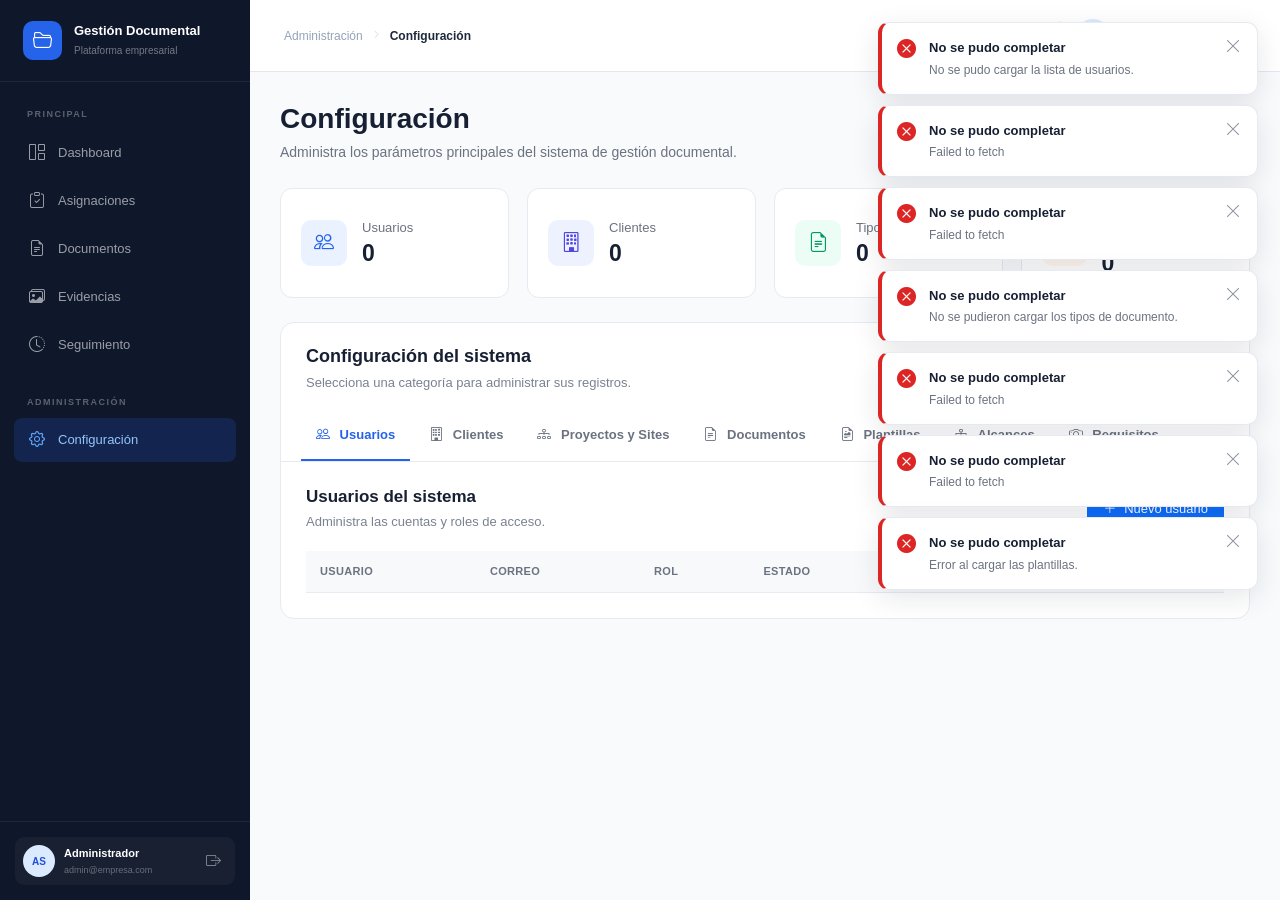
==== commit 1dc53554: "Actualización del sistema de gestión documental" ====
--- a/frontend/administrador/administracion.html
+++ b/frontend/administrador/administracion.html
@@ -17,6 +17,9 @@
 
     <link rel="stylesheet" href="css/dashboard.css">
     <link rel="stylesheet" href="css/administracion.css">
+
+    <link rel="stylesheet" href="../shared/css/logout.css">
+
 </head>
 
 <body>
@@ -98,10 +101,14 @@
 
                 <button
                     type="button"
-                    class="sidebar-user-menu"
-                    title="Opciones"
-                >
-                    <i class="bi bi-three-dots"></i>
+                    class="sidebar-logout-button"
+                    id="logoutButton"
+                    title="Cerrar sesión"
+                    aria-label="Cerrar sesión"
+                    data-api-url="http://127.0.0.1:8000"
+                    data-login-url="../index.html"
+                >
+                    <i class="bi bi-box-arrow-right"></i>
                 </button>
 
             </div>
@@ -4770,5 +4777,7 @@
 <script src="https://cdn.jsdelivr.net/npm/bootstrap@5.3.3/dist/js/bootstrap.bundle.min.js"></script>
 <script src="js/administracion.js"></script>
 
+<script src="../shared/js/logout.js"></script>
+
 </body>
 </html>
--- a/frontend/shared/css/logout.css
+++ b/frontend/shared/css/logout.css
@@ -0,0 +1,60 @@
+/* =====================================================
+   BOTÓN CERRAR SESIÓN
+   ===================================================== */
+
+.sidebar-logout-button {
+    width: 28px;
+    height: 28px;
+    flex-shrink: 0;
+
+    display: flex;
+    align-items: center;
+    justify-content: center;
+
+    border: none;
+    border-radius: 6px;
+
+    background: transparent;
+    color: rgba(255, 255, 255, 0.45);
+
+    cursor: pointer;
+    transition: background 0.2s ease, color 0.2s ease;
+}
+
+.sidebar-logout-button:hover {
+    background: rgba(239, 68, 68, 0.12);
+    color: #f87171;
+}
+
+.sidebar-logout-button:disabled {
+    opacity: 0.5;
+    cursor: wait;
+}
+
+.sidebar-logout-button i {
+    font-size: 15px;
+}
+
+/* =====================================================
+   INDICADOR DE CARGA
+   ===================================================== */
+
+.sidebar-logout-button.is-loading {
+    color: #60a5fa;
+    cursor: wait;
+    opacity: 0.9;
+}
+
+.sidebar-logout-button.is-loading i {
+    animation: logoutSpin 0.8s linear infinite;
+}
+
+@keyframes logoutSpin {
+    from {
+        transform: rotate(0deg);
+    }
+
+    to {
+        transform: rotate(360deg);
+    }
+}
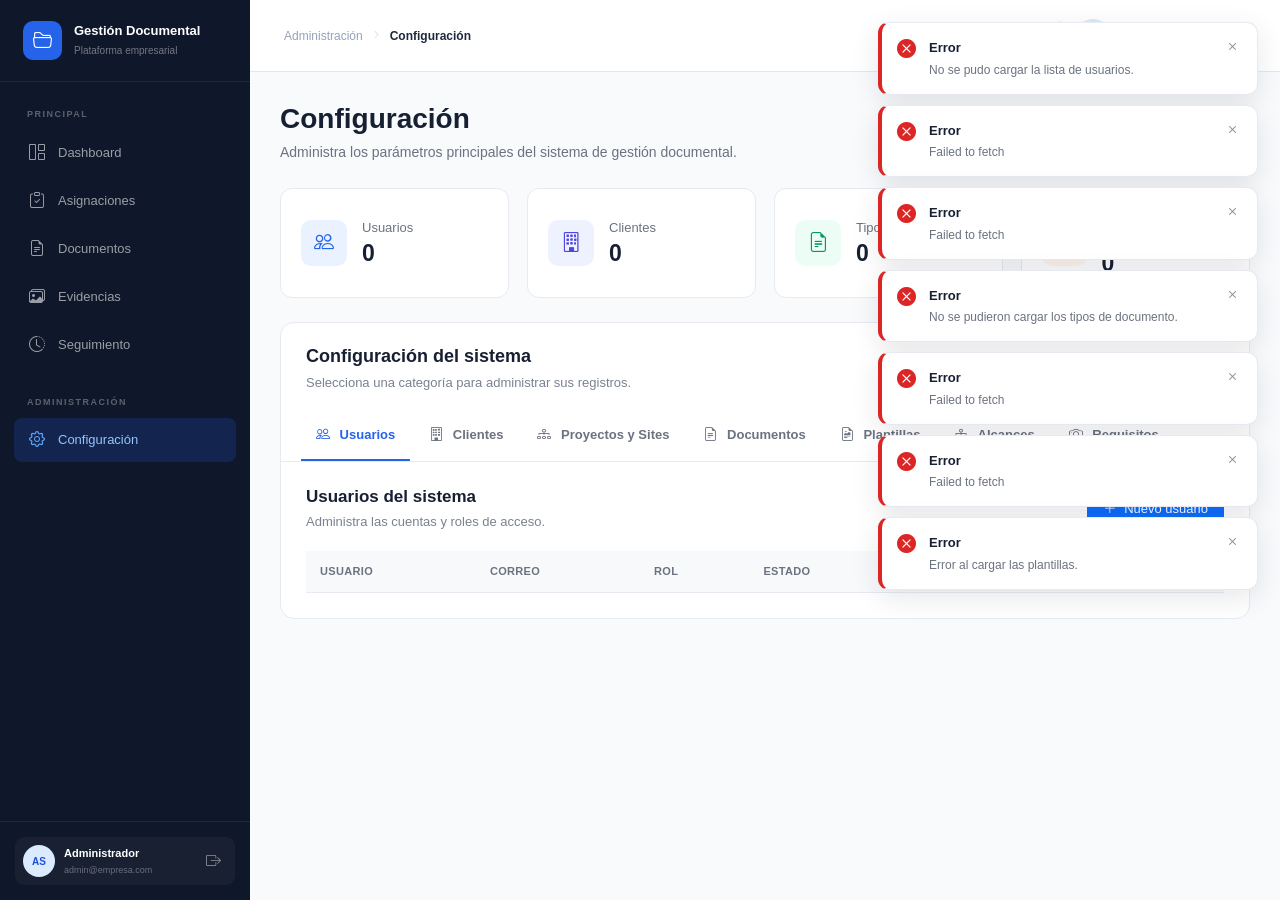
==== commit bf789b94: "Actualización de notificaciones y ajustes del frontend" ====
--- a/frontend/administrador/administracion.html
+++ b/frontend/administrador/administracion.html
@@ -4775,6 +4775,7 @@
 </div>
 
 <script src="https://cdn.jsdelivr.net/npm/bootstrap@5.3.3/dist/js/bootstrap.bundle.min.js"></script>
+<script src="../shared/js/notificaciones.js"></script>
 <script src="js/administracion.js"></script>
 
 <script src="../shared/js/logout.js"></script>
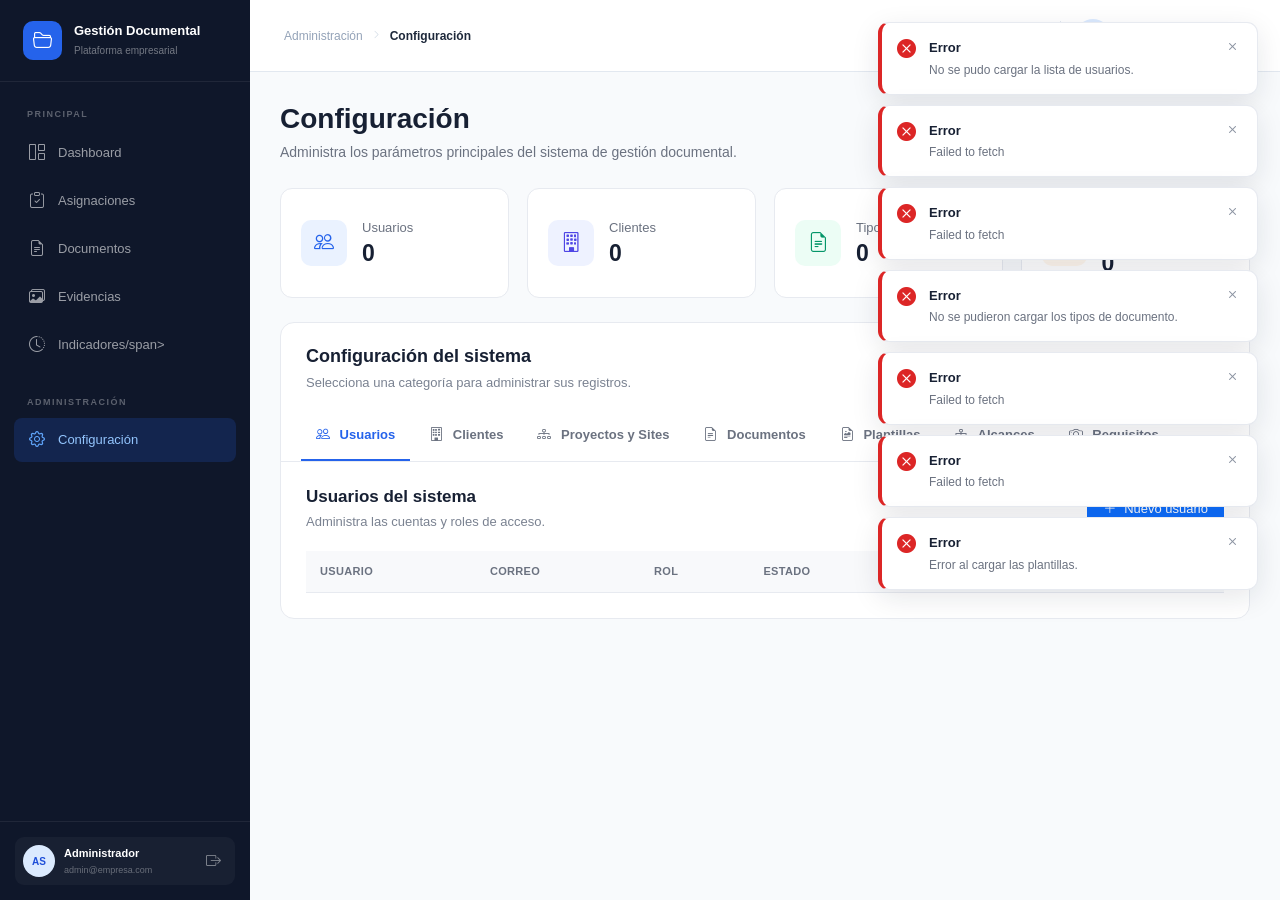
==== commit fceaffcf: "Renombrar modulo seguimiento a indicadores de gestion" ====
--- a/frontend/administrador/administracion.html
+++ b/frontend/administrador/administracion.html
@@ -70,9 +70,9 @@
                 <span>Evidencias</span>
             </a>
 
-            <a href="seguimiento.html" class="nav-item">
+            <a href="indicadores.html" class="nav-item">
                 <i class="bi bi-clock-history"></i>
-                <span>Seguimiento</span>
+                <span>Indicadores/span>
             </a>
 
             <div class="nav-section-title nav-section-space">
@@ -1198,28 +1198,6 @@
                         >
                     </div>
 
-                    <div class="col-md-4">
-                        <label
-                            for="clienteEstado"
-                            class="form-label"
-                        >
-                            Estado
-                        </label>
-
-                        <select
-                            class="form-select"
-                            id="clienteEstado"
-                        >
-                            <option value="activo" selected>
-                                Activo
-                            </option>
-
-                            <option value="inactivo">
-                                Inactivo
-                            </option>
-                        </select>
-                    </div>
-
                 </div>
 
             </div>
@@ -1808,31 +1786,6 @@
 
                 </div>
 
-
-                <!-- ESTADO -->
-
-                <div>
-
-                    <label class="form-label">
-                        Estado
-                    </label>
-
-                    <select
-                        class="form-select"
-                        id="proyectoEstado">
-
-                        <option value="activo">
-                            Activo
-                        </option>
-
-                        <option value="cerrado">
-                            Cerrado
-                        </option>
-
-                    </select>
-
-                </div>
-
             </div>
 
 
@@ -2275,31 +2228,6 @@
 
                 </div>
 
-
-                <!-- ESTADO -->
-
-                <div>
-
-                    <label class="form-label">
-                        Estado
-                    </label>
-
-                    <select
-                        class="form-select"
-                        id="siteEstado">
-
-                        <option value="activo">
-                            Activo
-                        </option>
-
-                        <option value="inactivo">
-                            Inactivo
-                        </option>
-
-                    </select>
-
-                </div>
-
             </div>
 
 
--- a/frontend/administrador/css/dashboard.css
+++ b/frontend/administrador/css/dashboard.css
@@ -1807,4 +1807,228 @@
         padding-right: 16px;
     }
 
-}+}
+
+
+/* =========================================================
+   ALERTAS Y PRIORIDADES DEL DASHBOARD
+   ========================================================= */
+
+.alerts-card {
+    min-width: 0;
+}
+
+.priority-list {
+    padding: 12px 21px 18px;
+    display: flex;
+    flex-direction: column;
+    gap: 9px;
+}
+
+.priority-item {
+    display: flex;
+    align-items: center;
+    gap: 11px;
+    min-width: 0;
+    padding: 11px 10px;
+    border: 1px solid var(--border);
+    border-radius: 9px;
+    text-decoration: none;
+    transition: background .2s ease, border-color .2s ease;
+}
+
+.priority-item:hover {
+    background: var(--background);
+    border-color: #cbd5e1;
+}
+
+.priority-icon {
+    width: 32px;
+    height: 32px;
+    flex-shrink: 0;
+    display: flex;
+    align-items: center;
+    justify-content: center;
+    border-radius: 8px;
+    font-size: 14px;
+}
+
+.priority-danger .priority-icon {
+    background: #fef2f2;
+    color: #dc2626;
+}
+
+.priority-warning .priority-icon {
+    background: #fff7ed;
+    color: #ea580c;
+}
+
+.priority-info .priority-icon {
+    background: #eff6ff;
+    color: #2563eb;
+}
+
+.priority-content {
+    flex: 1;
+    min-width: 0;
+}
+
+.priority-content strong {
+    display: block;
+    margin-bottom: 3px;
+    color: var(--text);
+    font-size: 10px;
+    font-weight: 600;
+}
+
+.priority-content span {
+    display: block;
+    color: var(--text-light);
+    font-size: 9px;
+    line-height: 1.4;
+}
+
+.priority-count {
+    min-width: 27px;
+    text-align: center;
+    color: var(--text);
+    font-size: 15px;
+    font-weight: 700;
+    font-variant-numeric: tabular-nums;
+}
+
+.priority-arrow {
+    flex-shrink: 0;
+    color: var(--text-light);
+    font-size: 11px;
+}
+
+.priority-loading,
+.priority-empty {
+    min-height: 150px;
+    display: flex;
+    align-items: center;
+    justify-content: center;
+    gap: 9px;
+    color: var(--text-light);
+    font-size: 10px;
+}
+
+.priority-empty {
+    flex-direction: column;
+    text-align: center;
+}
+
+.priority-empty i {
+    font-size: 20px;
+}
+
+@media (max-width: 576px) {
+    .priority-list {
+        padding-left: 16px;
+        padding-right: 16px;
+    }
+}
+
+
+/* =========================================
+   SKELETON LOADING - DASHBOARD
+   ========================================= */
+
+/* Tarjetas de resumen */
+
+.stat-card.is-loading {
+    background: #ffffff;
+}
+
+.stat-card.is-loading .stat-icon {
+    background: linear-gradient(
+        100deg,
+        #e9edf2 25%,
+        #dfe4ea 45%,
+        #e9edf2 65%
+    ) !important;
+    background-size: 200% 100% !important;
+    animation: skeleton-shimmer 1.4s ease-in-out infinite;
+    color: transparent !important;
+}
+
+.stat-card.is-loading .stat-icon i {
+    visibility: hidden;
+}
+
+.stat-card.is-loading .stat-value {
+    width: 58px;
+    height: 30px;
+    margin-bottom: 5px;
+    border-radius: 5px;
+    color: transparent !important;
+}
+
+.stat-card.is-loading .stat-footer {
+    color: transparent !important;
+}
+
+.stat-card.is-loading .stat-footer i {
+    visibility: hidden;
+}
+
+.stat-card.is-loading .stat-footer span {
+    min-width: 115px;
+    min-height: 11px;
+}
+
+/* Tabla de asignaciones recientes */
+
+#dashboardAssignments[aria-busy="true"] .skeleton-cell {
+    width: 85%;
+    height: 15px;
+}
+
+/* Alertas y prioridades */
+
+.priority-skeleton {
+    display: flex;
+    align-items: center;
+    gap: 11px;
+    min-width: 0;
+    min-height: 54px;
+    padding: 11px 10px;
+    border: 1px solid var(--border);
+    border-radius: 9px;
+}
+
+.priority-skeleton .skeleton-circle {
+    width: 32px;
+    height: 32px;
+}
+
+.priority-skeleton-content {
+    display: flex;
+    flex: 1;
+    flex-direction: column;
+    gap: 7px;
+    min-width: 0;
+}
+
+.priority-skeleton-content .skeleton-block:first-child {
+    width: 65%;
+    height: 11px;
+}
+
+.priority-skeleton-content .skeleton-block:last-child {
+    width: 85%;
+    height: 9px;
+}
+
+.priority-skeleton > .skeleton-value {
+    width: 27px;
+    height: 20px;
+    flex-shrink: 0;
+}
+
+@media (prefers-reduced-motion: reduce) {
+    .stat-card.is-loading .stat-icon {
+        animation: none;
+    }
+}
--- a/frontend/administrador/css/administracion.css
+++ b/frontend/administrador/css/administracion.css
@@ -356,6 +356,46 @@
 .status-badge.neutral {
     background: #f3f4f6;
     color: #6b7280;
+}
+
+
+/* =========================================
+   ESTADO DE CONEXIÓN DE USUARIOS
+   ========================================= */
+
+.connection-badge {
+    display: inline-flex;
+    align-items: center;
+    gap: 6px;
+    padding: 5px 9px;
+    border-radius: 999px;
+    font-size: 11px;
+    font-weight: 600;
+    white-space: nowrap;
+}
+
+.connection-badge.online {
+    background: #ecfdf5;
+    color: #059669;
+}
+
+.connection-dot {
+    width: 7px;
+    height: 7px;
+    flex: 0 0 7px;
+    border-radius: 50%;
+    background: #059669;
+}
+
+.connection-time {
+    display: block;
+    color: #6b7280;
+    font-size: 12px;
+    white-space: nowrap;
+}
+
+.connection-badge + .connection-time {
+    margin-top: 4px;
 }
 
 
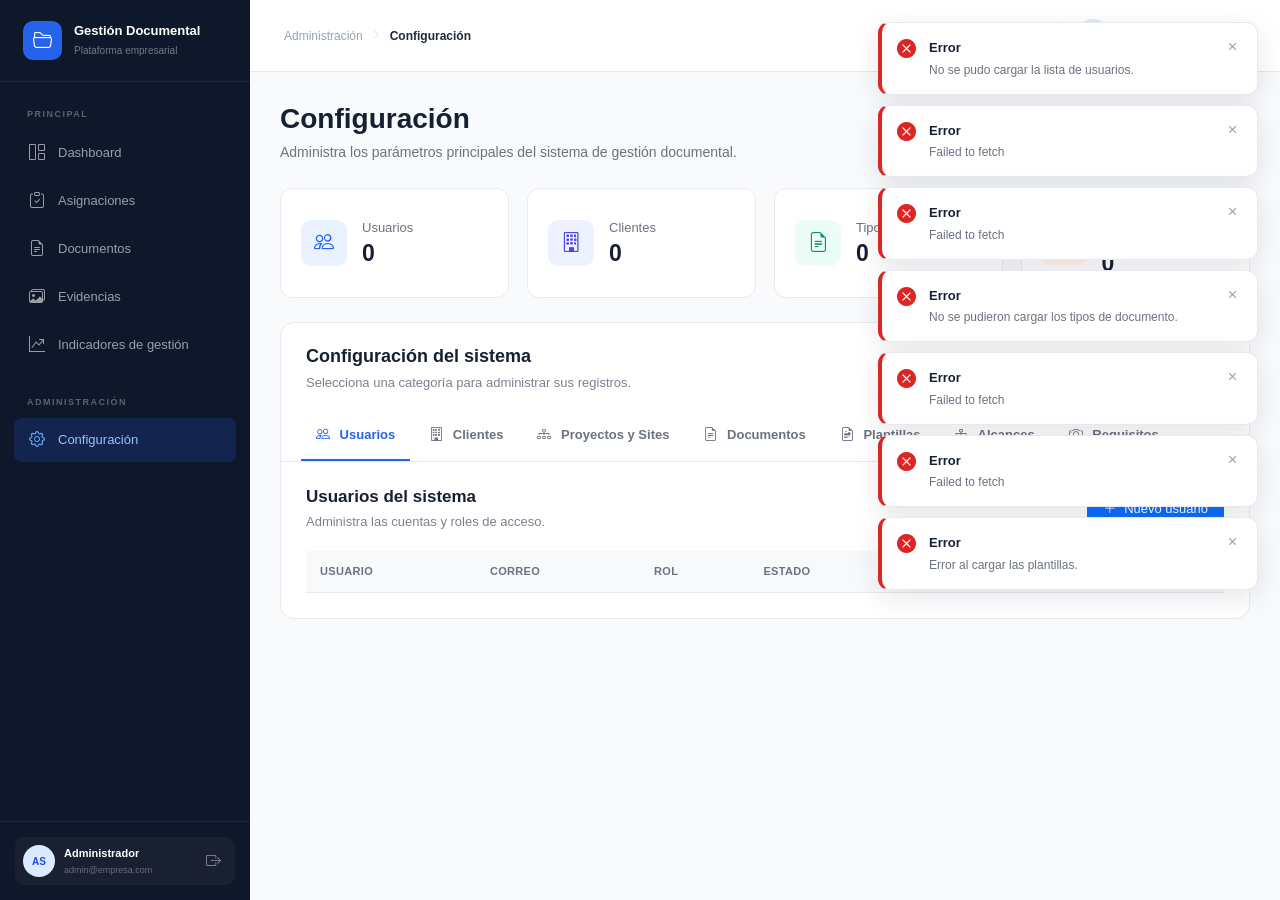
==== commit a4a8b6bd: "Finalizar modulo de indicadores de gestion" ====
--- a/frontend/administrador/administracion.html
+++ b/frontend/administrador/administracion.html
@@ -71,8 +71,8 @@
             </a>
 
             <a href="indicadores.html" class="nav-item">
-                <i class="bi bi-clock-history"></i>
-                <span>Indicadores/span>
+                <i class="bi bi-graph-up-arrow"></i>
+                <span>Indicadores de gestión</span>
             </a>
 
             <div class="nav-section-title nav-section-space">
